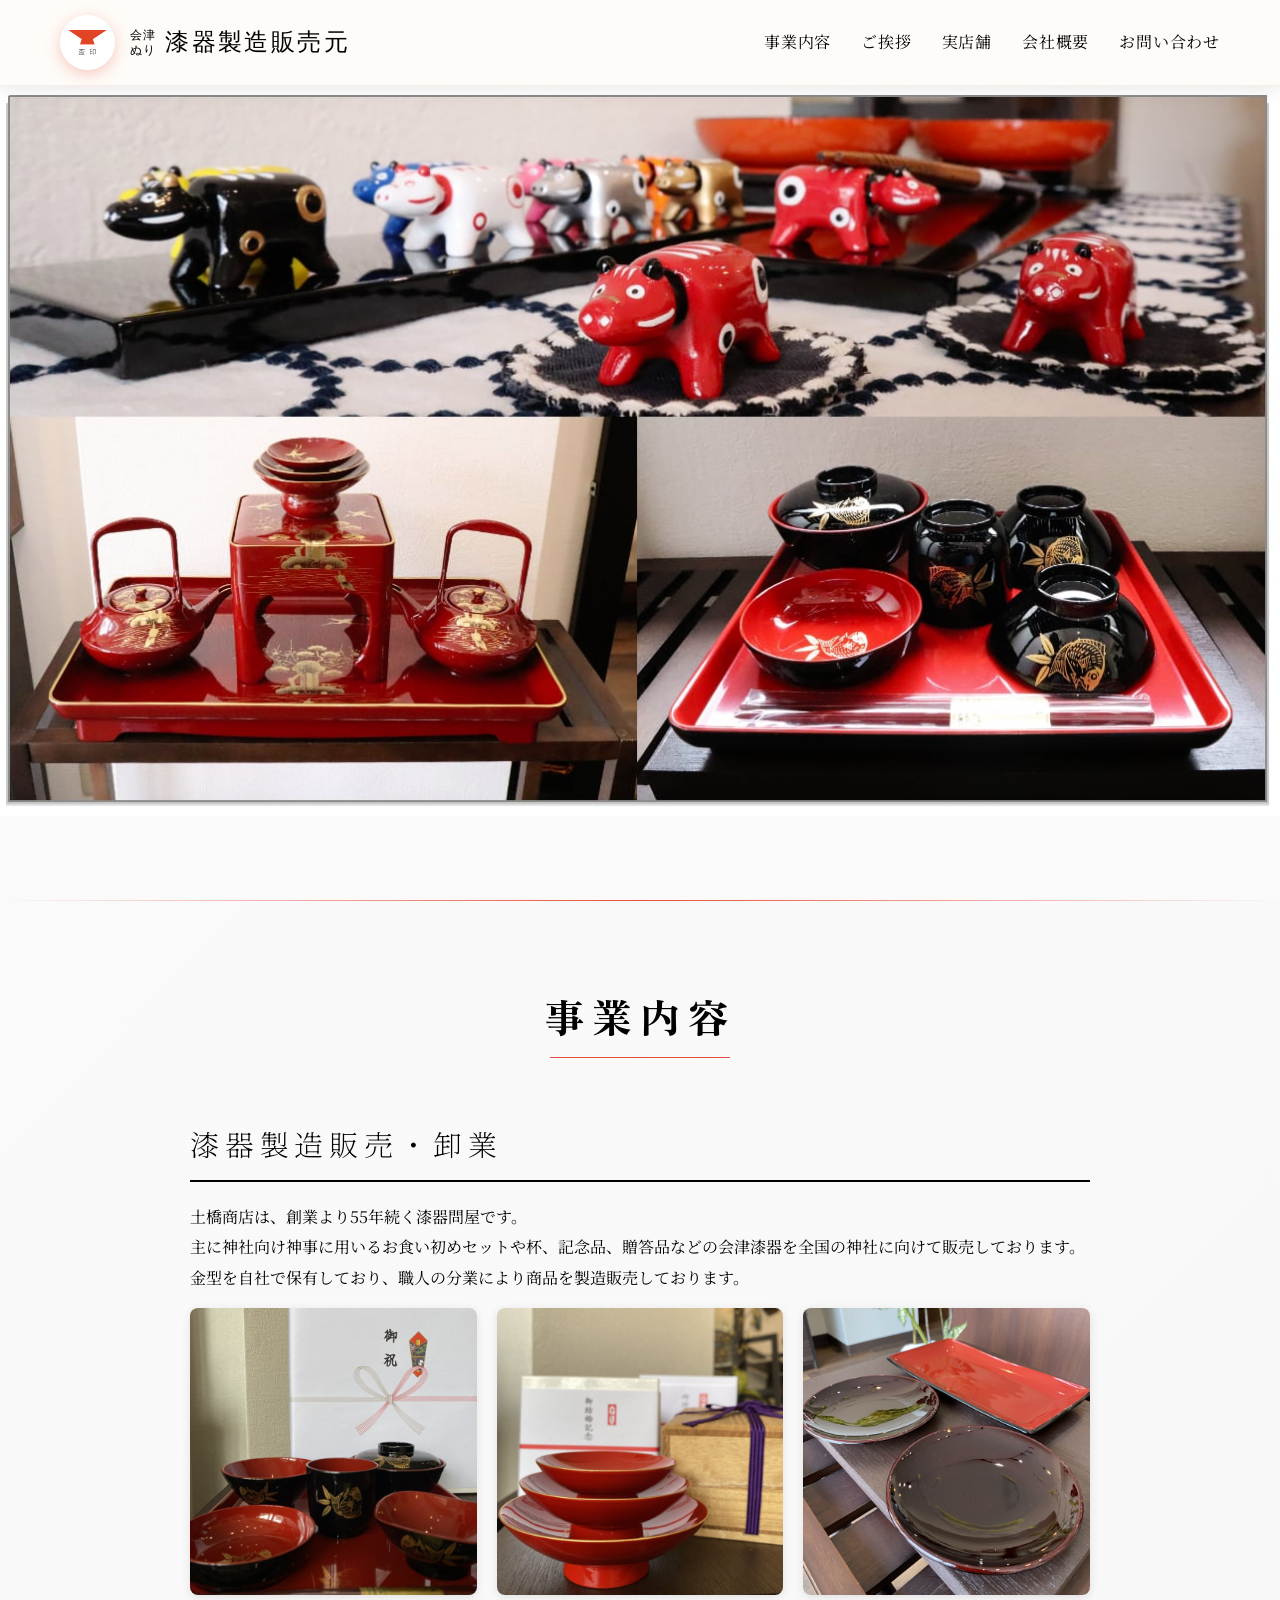
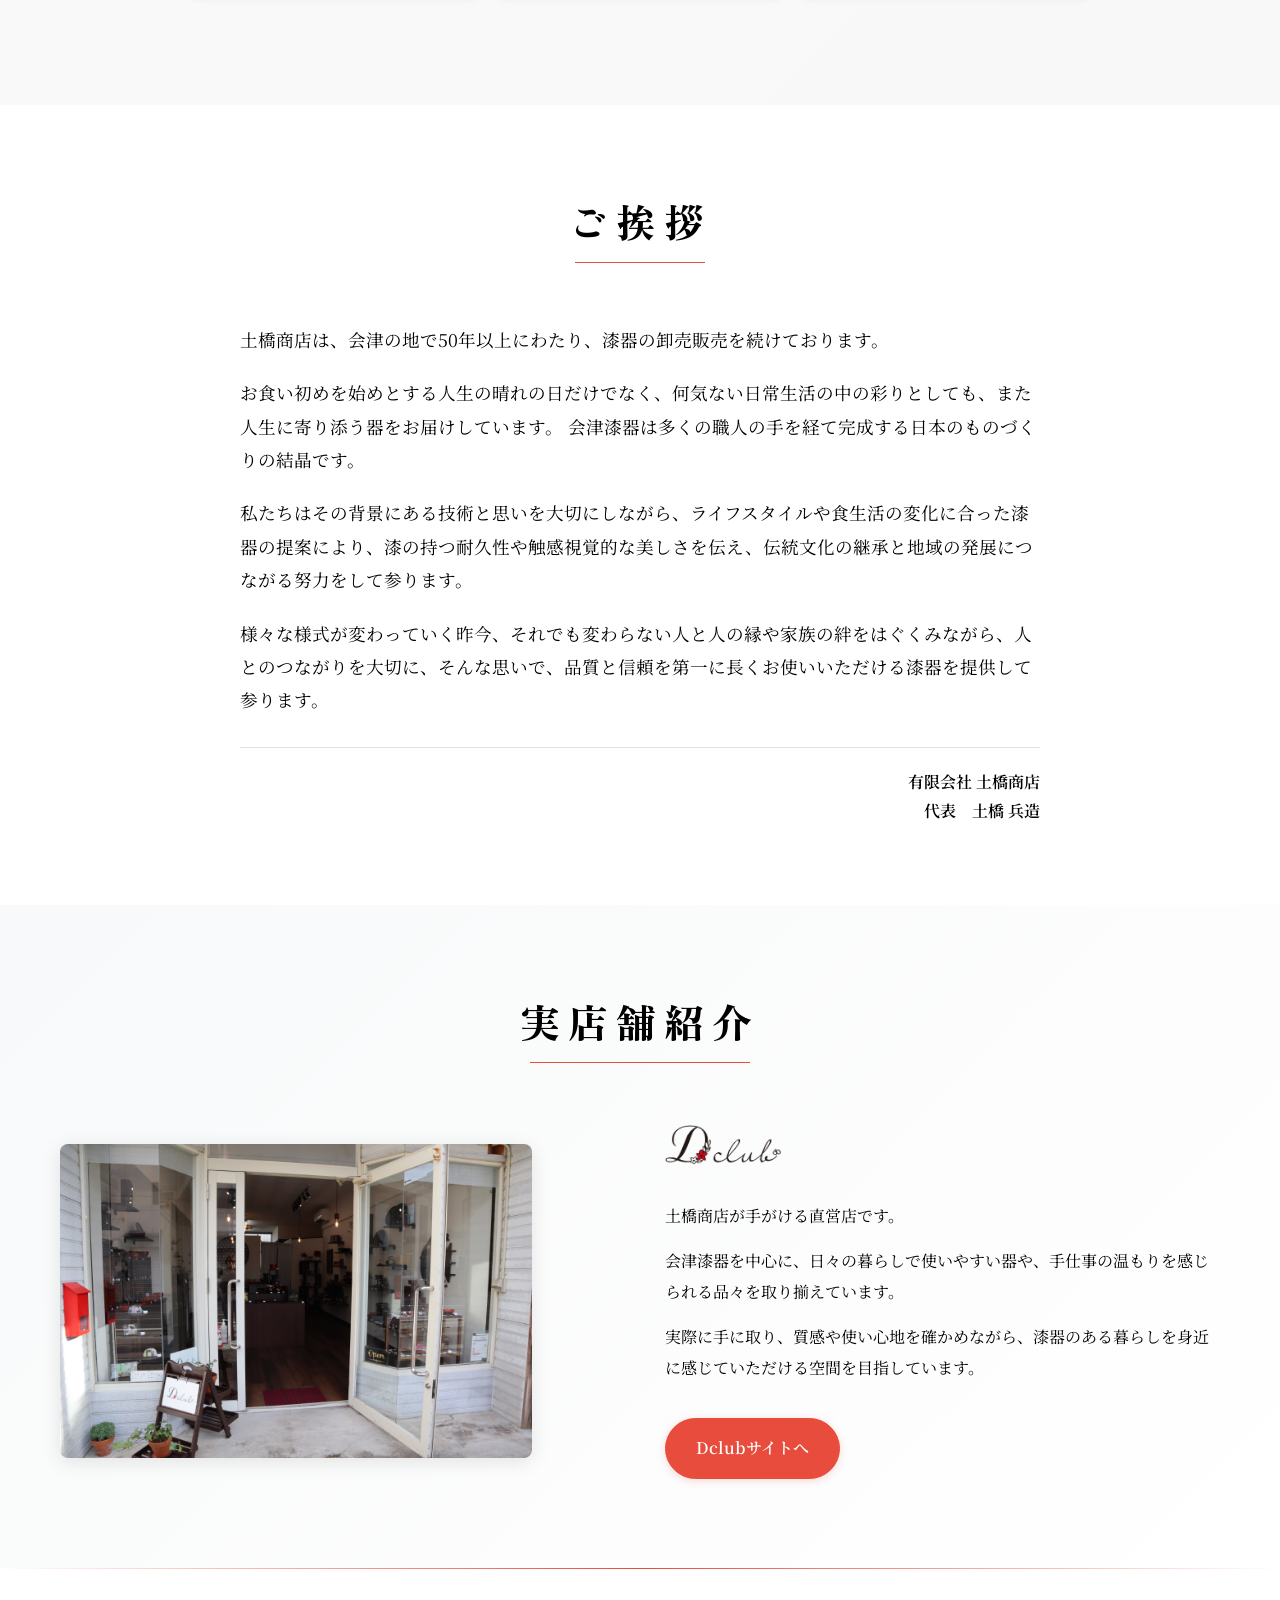
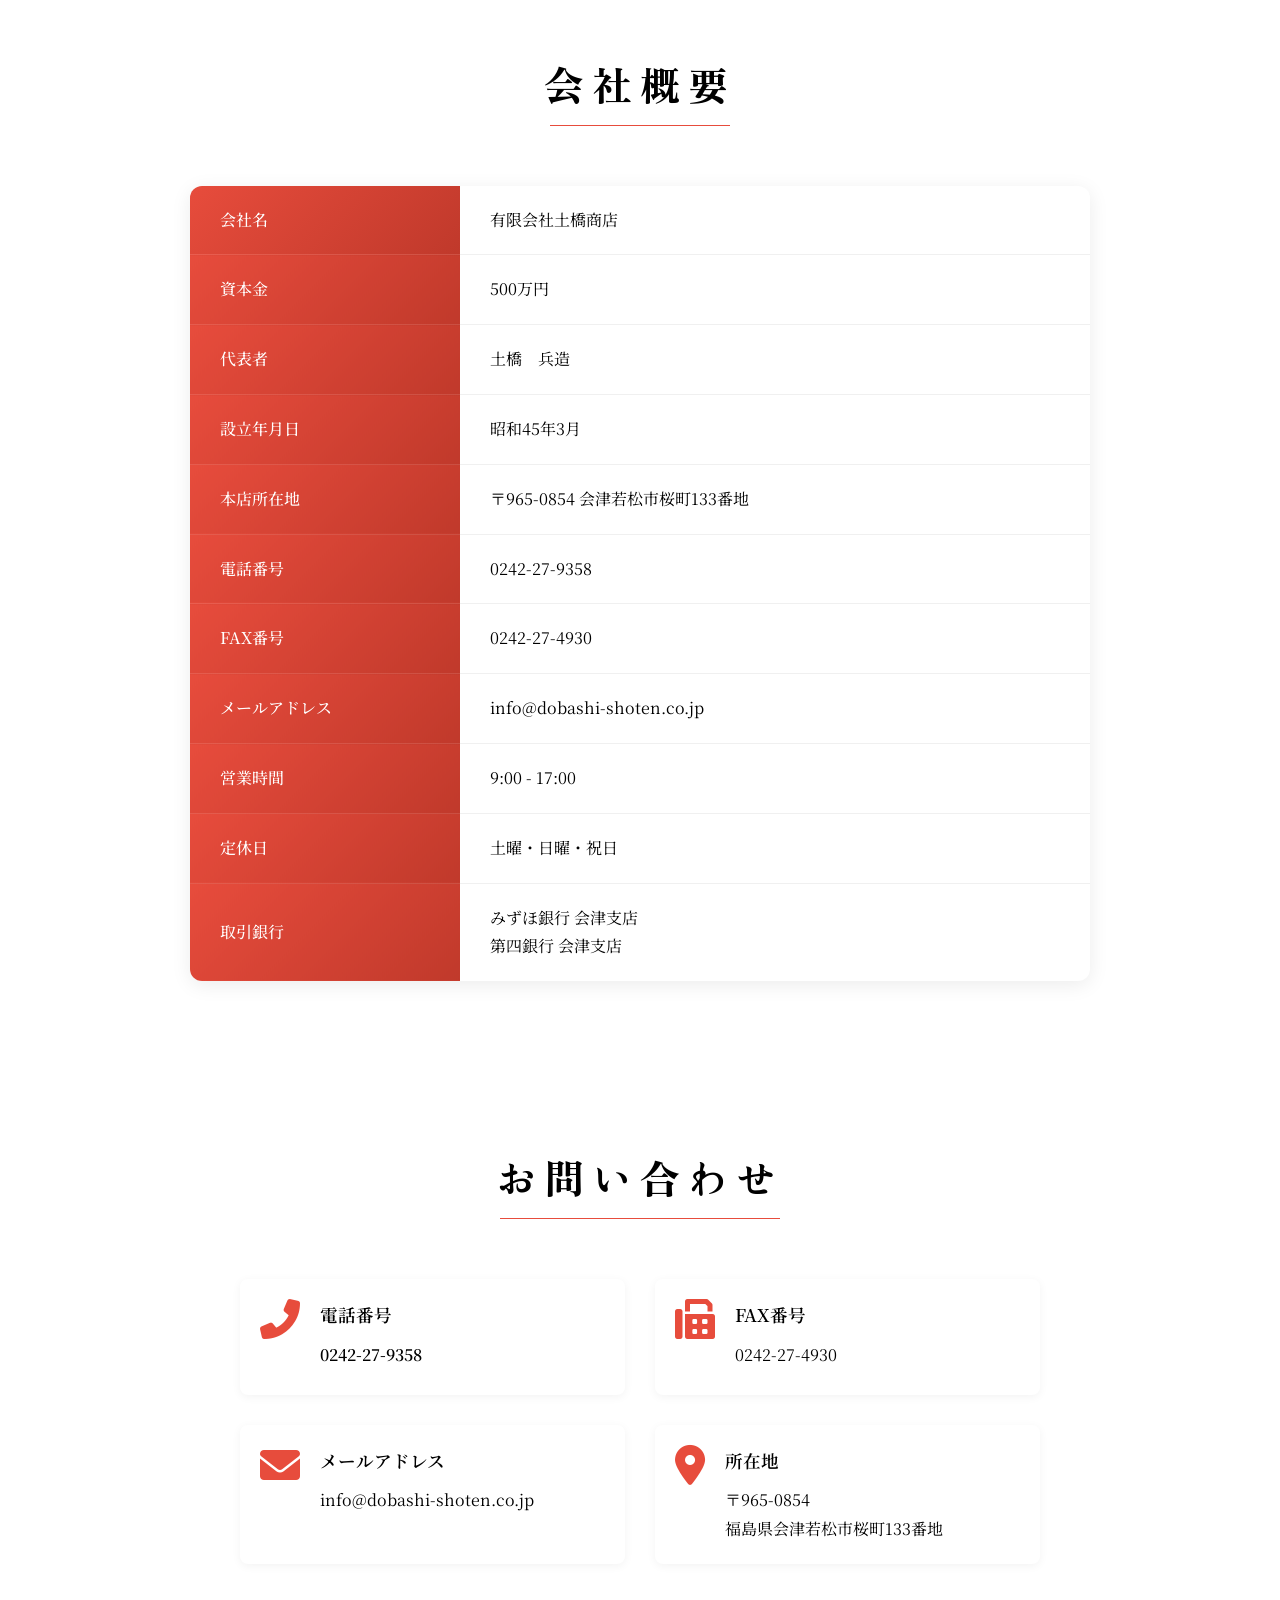
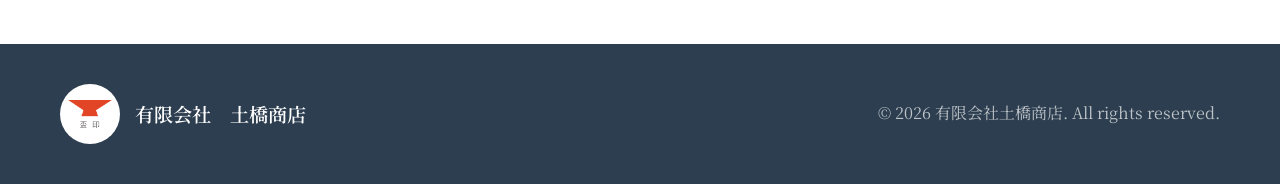
==== index.html @ df460a01 "フォルダ階層変更" ====
<!doctype html>
<html lang="ja">
  <head>
    <meta charset="UTF-8" />
    <meta name="viewport" content="width=device-width, initial-scale=1.0" />
    <title>有限会社土橋商店</title>
    <link rel="stylesheet" href="style.css" />
    <link
      href="https://fonts.googleapis.com/css2?family=Noto+Serif+JP:wght@300;400;500;700&family=Zen+Antique&family=Zen+Maru+Gothic:wght@400;500;700&display=swap"
      rel="stylesheet"
    />
    <link
      rel="stylesheet"
      href="https://cdnjs.cloudflare.com/ajax/libs/font-awesome/6.0.0/css/all.min.css"
    />
  </head>
  <body>
    <!-- ナビゲーション -->
    <nav class="navbar">
      <div class="nav-container">
        <div class="nav-logo">
          <div class="logo-wrap">
            <img src="img/doashi01.png" alt="土橋商店ロゴ" class="logo-img" />
          </div>
          <div class="company-name">
            <span class="company-prefix">会津<br />ぬり</span>
            <span class="company-main">漆器製造販売元</span>
          </div>
        </div>
        <ul class="nav-menu">
          <li><a href="#services" class="nav-link">事業内容</a></li>
          <li><a href="#message" class="nav-link">ご挨拶</a></li>
          <!--          <li><a href="#products" class="nav-link">商品紹介</a></li> -->
          <li><a href="#shop" class="nav-link">実店舗</a></li>
          <li><a href="#about" class="nav-link">会社概要</a></li>
          <li><a href="#contact" class="nav-link">お問い合わせ</a></li>
        </ul>
        <div class="hamburger">
          <span></span>
          <span></span>
          <span></span>
        </div>
      </div>
    </nav>

    <!-- ヒーローセクション -->
    <section class="hero">
      <div class="hero-slideshow">
        <div
          class="slide active"
          style="background-image: url(&quot;img/top1.jpg&quot;)"
        ></div>
        <div
          class="slide"
          style="background-image: url(&quot;img/top2.jpg&quot;)"
        ></div>
        <div
          class="slide"
          style="background-image: url(&quot;img/top3.jpg&quot;)"
        ></div>
      </div>
    </section>

    <!-- 事業内容 -->
    <section id="services" class="section services-section">
      <div class="container">
        <div class="section-header">
          <h2 class="section-title">事業内容</h2>
          <div class="title-underline"></div>
        </div>
        <div class="services-content">
          <!-- <div class="service-main"> -->
          <div class="service-text">
            <h3>漆器製造販売・卸業</h3>
<p>土橋商店は、創業より55年続く漆器問屋です。<br>
主に神社向け神事に用いるお食い初めセットや杯、記念品、贈答品などの会津漆器を全国の神社に向けて販売しております。<br>
金型を自社で保有しており、職人の分業により商品を製造販売しております。</p> </div>
          <div class="service-images">
            <img src="img/item02.jpg" alt="漆器製造" class="service-img" />
            <img src="img/item06.jpg" alt="漆器販売" class="service-img" />
            <img src="img/item04.jpg" alt="漆器販売" class="service-img" />
          </div>
          <!-- </div> -->
        </div>
      </div>
    </section>

    <!-- ご挨拶 -->
    <section id="message" class="section message-section">
      <div class="container">
        <div class="section-header">
          <h2 class="section-title">ご挨拶</h2>
          <div class="title-underline title-underline-shorter"></div>
        </div>        <div class="message-content-center">
          <p class="message-description">
            土橋商店は、会津の地で50年以上にわたり、漆器の卸売販売を続けております。
          </p>
          <p class="message-description">
            お食い初めを始めとする人生の晴れの日だけでなく、何気ない日常生活の中の彩りとしても、また人生に寄り添う器をお届けしています。
            会津漆器は多くの職人の手を経て完成する日本のものづくりの結晶です。
          </p>
          <p class="message-description">
            私たちはその背景にある技術と思いを大切にしながら、ライフスタイルや食生活の変化に合った漆器の提案により、漆の持つ耐久性や触感視覚的な美しさを伝え、伝統文化の継承と地域の発展につながる努力をして参ります。
          </p>
          <p class="message-description">
            様々な様式が変わっていく昨今、それでも変わらない人と人の縁や家族の絆をはぐくみながら、人とのつながりを大切に、そんな思いで、品質と信頼を第一に長くお使いいただける漆器を提供して参ります。
          </p>
          <p class="message-signature">
            有限会社 土橋商店<br />
            代表　土橋 兵造
          </p>
        </div>
      </div>

      </div>
    </section>

    <!-- 商品紹介 
    <section id="products" class="section products-section">
      <div class="container">
        <div class="section-header">
          <h2 class="section-title">商品紹介</h2>
          <div class="title-underline"></div>
        </div>
        <div class="products-grid">
          <div class="product-card">
            <div class="product-images">
              <img
                src="img/dobashi06.JPG"
                alt="お食い初めセット"
                class="product-img"
              />
              <img
                src="img/dobashi07.JPG"
                alt="お食い初めセット詳細"
                class="product-img"
              />
            </div>
            <div class="product-content">
              <h3>お食い初めセット</h3>
              <p>
                生後百日を迎えるお子さまの健やかな成長を願う「お食い初め」の儀式に用いられる、会津漆器のお食い初めセットです。
              </p>
              <p>
                朱と黒を基調とした落ち着きのある色合いに、祝いの席にふさわしい意匠を施しています。
              </p>
              <p>
                お椀・鉢・杯など、儀式に必要な器を一式揃えており、伝統的な作法に沿って安心してお使いいただけます。<br />
                会津漆器ならではの軽さと手触りの良さ、耐久性を備え、儀式後も記念の品として長く大切にしていただけます。
              </p>
              <p>
                人生の節目を迎える大切な一日に、心を込めてお使いいただきたい漆器セットです。
              </p>
            </div>
          </div>
          <div class="product-card">
            <div class="product-images">
              <img src="img/dobashi08.JPG" alt="三組盃" class="product-img" />
            </div>
            <div class="product-content">
              <h3>三組盃 (みつぐみはい)</h3>
              <p>
                祝儀の場で用いられる、会津漆器の三組盃です。<br />
                大・中・小の三枚の盃を重ねた形は、古くから続く作法に基づくもので、儀式の場にふさわしい端正な佇まいを備えています。
              </p>
              <p>
                朱塗りならではの落ち着いた色合いと、漆器特有の艶が、お神酒を供する所作を美しく引き立てます。<br />
                会津漆器の技法を活かし、軽さと扱いやすさ、耐久性にも配慮した仕上がりです。
              </p>
              <p>
                神前でのご使用はもちろん、長く受け継がれる儀式用漆器として安心してお使いいただけます。
              </p>
            </div>
          </div>
        </div>
      </div>
    </section>
    -->
    <!-- 実店舗紹介 -->
    <section id="shop" class="section shop-section">
      <div class="container">
        <div class="section-header">
          <h2 class="section-title">実店舗紹介</h2>
          <div class="title-underline title-underline-longer"></div>
        </div>
        <div class="shop-content">
          <div class="shop-image">
            <img src="img/dobashi03.JPG" alt="Dclub店舗" class="shop-img" />
          </div>
          <div class="shop-text">
            <h3>
              <img src="img/dclub_logo.png" alt="Dclub" class="dclub-logo" />
            </h3>
            <p>土橋商店が手がける直営店です。</p>
            <p>
              会津漆器を中心に、日々の暮らしで使いやすい器や、手仕事の温もりを感じられる品々を取り揃えています。
            </p>
            <p>
              実際に手に取り、質感や使い心地を確かめながら、漆器のある暮らしを身近に感じていただける空間を目指しています。
            </p>
            <a
              href="https://d-club.jp/index.html"
              class="btn btn-primary shop-link"
              target="_blank"
              >Dclubサイトへ</a
            >
          </div>
        </div>
      </div>
    </section>

    <!-- 会社概要 -->
    <section id="about" class="section about-section">
      <div class="container">
        <div class="section-header">
          <h2 class="section-title">会社概要</h2>
          <div class="title-underline"></div>
        </div>
        <div class="about-content">
          <div class="company-info-table">
            <table>
              <tr>
                <th>会社名</th>
                <td>有限会社土橋商店</td>
              </tr>
              <tr>
                <th>資本金</th>
                <td>500万円</td>
              </tr>
              <tr>
                <th>代表者</th>
                <td>土橋　兵造</td>
              </tr>
              <tr>
                <th>設立年月日</th>
                <td>昭和45年3月</td>
              </tr>
              <tr>
                <th>本店所在地</th>
                <td>〒965-0854 会津若松市桜町133番地</td>
              </tr>
              <tr>
                <th>電話番号</th>
                <td>0242-27-9358</td>
              </tr>
              <tr>
                <th>FAX番号</th>
                <td>0242-27-4930</td>
              </tr>
              <tr>
                <th>メールアドレス</th>
                <td>info@dobashi-shoten.co.jp</td>
              </tr>
              <tr>
                <th>営業時間</th>
                <td>9:00 - 17:00</td>
              </tr>
              <tr>
                <th>定休日</th>
                <td>土曜・日曜・祝日</td>
              </tr>

              <tr>
                <th>取引銀行</th>
                <td>みずほ銀行 会津支店<br />第四銀行 会津支店</td>
              </tr>
            </table>
          </div>
        </div>
      </div>
    </section>

    <!-- 沿革
    <section class="section history-section">
      <div class="container">
        <div class="section-header">
          <h2 class="section-title">沿革</h2>
          <div class="title-underline title-underline-short"></div>
        </div>
        <div class="history-content">
          <div class="history-timeline">
            <div class="timeline-item">
              <div class="timeline-marker"></div>
              <div class="timeline-content">
                <h3>昭和45年</h3>
                <p>
                  土橋兵造が○○会社を退社し、独立。<br />独立当初から、お食い初めセットの取り扱いを開始。
                </p>
              </div>
            </div>
            <div class="timeline-item">
              <div class="timeline-marker"></div>
              <div class="timeline-content">
                <h3>昭和○○年</h3>
                <p>昭和城西町から桜町に移転</p>
              </div>
            </div>
            <div class="timeline-item">
              <div class="timeline-marker"></div>
              <div class="timeline-content">
                <h3>昭和○○年</h3>
                <p>倉庫増設</p>
              </div>
            </div>
            <div class="timeline-item">
              <div class="timeline-marker"></div>
              <div class="timeline-content">
                <h3>昭和○○年</h3>
                <p>神社との直接取引を開始。</p>
              </div>
            </div>
            <div class="timeline-item">
              <div class="timeline-marker"></div>
              <div class="timeline-content">
                <h3>令和6年</h3>
                <p>直営店 Dclubをオープン</p>
              </div>
            </div>
          </div>
        </div>
      </div>
    </section>
    -->

    <!-- お問い合わせ -->
    <section id="contact" class="section contact-section">
      <div class="container">
        <div class="section-header">
          <h2 class="section-title">お問い合わせ</h2>
          <div class="title-underline title-underline-long"></div>
        </div>
        <div class="contact-content-simple">
          <div class="contact-methods">
            <div class="contact-method">
              <i class="fas fa-phone-alt"></i>
              <div>
                <h4>電話番号</h4>
                <p class="phone-number">0242-27-9358</p>
              </div>
            </div>
            <div class="contact-method">
              <i class="fas fa-fax"></i>
              <div>
                <h4>FAX番号</h4>
                <p>0242-27-4930</p>
              </div>
            </div>
            <div class="contact-method">
              <i class="fas fa-envelope"></i>
              <div>
                <h4>メールアドレス</h4>
                <p>info@dobashi-shoten.co.jp</p>
              </div>
            </div>
            <div class="contact-method">
              <i class="fas fa-map-marker-alt"></i>
              <div>
                <h4>所在地</h4>
                <p>〒965-0854 <br />福島県会津若松市桜町133番地</p>
              </div>
            </div>
          </div>
        </div>
      </div>
    </section>

    <!-- フッター -->
    <footer class="footer">
      <div class="container">
        <div class="footer-content">
          <div class="footer-logo">
            <div class="footer-logo-wrap">
              <img
                src="img/doashi01.png"
                alt="土橋商店ロゴ"
                class="footer-logo-img"
              />
            </div>
            <span class="footer-company-name">有限会社　土橋商店</span>
          </div>
          <div class="footer-info">
            <p>&copy; 2026 有限会社土橋商店. All rights reserved.</p>
          </div>
        </div>
      </div>
    </footer>

    <!-- ページトップボタン -->
    <button class="scroll-top" id="scrollTop">
      <i class="fas fa-chevron-up"></i>
    </button>

    <script src="script.js"></script>
  </body>
</html>
---- style.css ----
/* リセットCSS */
* {
  margin: 0;
  padding: 0;
  box-sizing: border-box;
}

html {
  scroll-behavior: smooth;
}

body {
  font-family: "Noto Serif JP", serif;
  line-height: 1.8;
  color: #000000;
  background-color: #fafafa;
  overflow-x: hidden;
}

/* 共通クラス */
.container {
  max-width: 1200px;
  margin: 0 auto;
  padding: 0 20px;
}

.section {
  padding: 80px 0;
  position: relative;
}

.section-header {
  text-align: center;
  margin-bottom: 60px;
}

.section-title {
  font-family: "Zen Antique", serif;
  font-size: 2.5rem;
  font-weight: 100;
  letter-spacing: 0.2em;
  color: #000000;
  margin-bottom: 5px;
  opacity: 0;
  transform: translateY(30px);
  animation: fadeInUp 0.8s ease forwards;
  position: relative;
}

.title-underline {
  width: 180px;
  height: 1px;
  background: #e74c3c;
  margin: 0 auto;
  position: relative;
  overflow: hidden;
}

.title-underline::before {
  content: "";
  position: absolute;
  top: -2px;
  left: 50%;
  transform: translateX(-50%);
  width: 8px;
  height: 8px;
  background: #e74c3c;
  border-radius: 50%;
}

.title-underline::after {
  content: "";
  position: absolute;
  top: 0;
  left: -100%;
  width: 100%;
  height: 100%;
  background: linear-gradient(
    45deg,
    transparent,
    rgba(255, 255, 255, 0.8),
    transparent
  );
  animation: shimmer 2s infinite;
}

/* 下線の長さ個別設定 */
.title-underline-short {
  width: 100px;
}

.title-underline-shorter {
  width: 130px;
}

.title-underline-longer {
  width: 220px;
}

.title-underline-long {
  width: 280px;
}

/* ナビゲーション */
.navbar {
  position: fixed;
  top: 0;
  left: 0;
  right: 0;
  background: rgba(250, 250, 250, 0.95);
  backdrop-filter: blur(10px);
  z-index: 1000;
  padding: 15px 0;
  box-shadow: 0 1px 10px rgba(0, 0, 0, 0.08);
  transition: all 0.3s ease;
  border-bottom: 1px solid rgba(231, 76, 60, 0.1);
}

.nav-container {
  max-width: 1200px;
  margin: 0 auto;
  padding: 0 20px;
  display: flex;
  justify-content: space-between;
  align-items: center;
}

.nav-logo {
  display: flex;
  align-items: center;
  gap: 15px;
}

.logo-wrap {
  width: 55px;
  height: 55px;
  border-radius: 50%;
  overflow: hidden;
  display: flex;
  align-items: center;
  justify-content: center;
  background: white;
  box-shadow: 0 4px 15px rgba(231, 76, 60, 0.3);
  flex-shrink: 0;
  transition: transform 0.3s ease;
}

.logo-img {
  width: 100%;
  height: 100%;
  object-fit: contain;
  padding: 8px;
  box-sizing: border-box;
}

.logo-wrap:hover {
  transform: scale(1.1) rotate(-10deg);
}

.company-name {
  display: flex;
  align-items: center;
  gap: 10px;
}

.company-prefix {
  font-family: "Kiwi Maru";
  font-size: 0.75rem;
  font-weight: 450;
  color: #000000;
  line-height: 1.2;
  letter-spacing: 0.05em;
}

.company-main {
  font-family: "Kiwi Maru";
  font-size: 1.5rem;
  font-weight: 450;
  color: #000000;
  letter-spacing: 0.1em;
}

.nav-menu {
  display: flex;
  list-style: none;
  gap: 30px;
}

.nav-link {
  text-decoration: none;
  color: #000000;
  font-weight: 400;
  position: relative;
  transition: color 0.3s ease;
  padding: 10px 0;
  letter-spacing: 0.05em;
}

.nav-link::after {
  content: "";
  position: absolute;
  bottom: 0;
  left: 0;
  width: 0;
  height: 1px;
  background: #e74c3c;
  transition: width 0.3s ease;
}

.nav-link:hover {
  color: #e74c3c;
}

.nav-link:hover::after {
  width: 100%;
}

.hamburger {
  display: none;
  flex-direction: column;
  cursor: pointer;
  gap: 4px;
}

.hamburger span {
  width: 25px;
  height: 3px;
  background: #e74c3c;
  border-radius: 2px;
  transition: all 0.3s ease;
}

/* ヒーローセクション */
.hero {
  min-height: 100vh;
  position: relative;
  overflow: hidden;
}

/* スライドショー */
.hero-slideshow {
  position: absolute;
  top: 0;
  left: 0;
  width: 100%;
  height: 100%;
  z-index: 0;
}

.slide {
  position: absolute;
  top: 0;
  left: 0;
  width: 100%;
  height: 100%;
  background-size: contain;
  background-position: center;
  background-repeat: no-repeat;
  background-color: #fafafa;
  opacity: 0;
  transition: opacity 1.5s ease-in-out;
}

.slide.active {
  opacity: 1;
}

/* .hero-overlay と .hero-content は現在非表示
.hero-overlay {
  position: absolute;
  top: 0;
  left: 0;
  width: 100%;
  height: 100%;
  background: rgba(0, 0, 0, 0.3);
  z-index: 1;
}

.hero-content {
  max-width: 600px;
  z-index: 2;
  text-align: center;
  color: white;
}
*/

.hero-title {
  font-family: "Zen Antique", serif;
  font-size: 4rem;
  font-weight: 400;
  line-height: 1.4;
  margin-bottom: 30px;
  perspective: 1000px;
  letter-spacing: 0.1em;
}

.title-line {
  display: block;
  opacity: 0;
  transform: rotateX(90deg) translateY(50px);
  animation: flipIn 1s ease forwards;
}

.title-line:nth-child(1) {
  font-size: 3rem;
  color: #fff;
  animation-delay: 0.2s;
}

.title-line.main-title {
  font-size: 4.5rem;
  color: #e74c3c;
  animation-delay: 0.5s;
  position: relative;
}

.title-line.main-title::after {
  content: "";
  position: absolute;
  bottom: -5px;
  left: 0;
  width: 100%;
  height: 2px;
  background: #e74c3c;
  transform: scaleX(0);
  animation: scaleIn 1s ease 1s forwards;
}

.hero-subtitle {
  font-size: 1.3rem;
  color: #fff;
  margin-bottom: 40px;
  opacity: 0;
  animation: fadeInUp 0.8s ease 0.8s forwards;
}

.hero-buttons {
  display: flex;
  gap: 20px;
  opacity: 0;
  animation: fadeInUp 0.8s ease 1s forwards;
}

.hero-buttons .btn {
  min-width: 180px;
}

.btn {
  padding: 15px 30px;
  text-decoration: none;
  border-radius: 50px;
  font-weight: 600;
  text-align: center;
  transition: all 0.3s ease;
  position: relative;
  overflow: hidden;
  border: none;
  cursor: pointer;
}

.btn::before {
  content: "";
  position: absolute;
  top: 0;
  left: -100%;
  width: 100%;
  height: 100%;
  background: linear-gradient(
    45deg,
    transparent,
    rgba(255, 255, 255, 0.3),
    transparent
  );
  transition: left 0.5s ease;
}

.btn:hover::before {
  left: 100%;
}

.btn-primary {
  background: #e74c3c;
  color: white;
  box-shadow: 0 2px 8px rgba(231, 76, 60, 0.2);
  border: 1px solid #e74c3c;
}

.btn-primary:hover {
  transform: translateY(-3px);
  box-shadow: 0 8px 25px rgba(231, 76, 60, 0.4);
}

.btn-secondary {
  background: #e74c3c;
  color: white;
  box-shadow: 0 2px 8px rgba(231, 76, 60, 0.2);
  border: 1px solid #e74c3c;
}

.btn-secondary:hover {
  transform: translateY(-3px);
  box-shadow: 0 8px 25px rgba(231, 76, 60, 0.4);
}

.btn-full {
  width: 100%;
}

.hero-image {
  display: flex;
  justify-content: center;
  align-items: center;
  position: relative;
  z-index: 2;
}

.floating-image {
  width: 400px;
  height: 400px;
  object-fit: cover;
  border-radius: 50%;
  box-shadow: 0 20px 60px rgba(231, 76, 60, 0.3);
  animation: float 6s ease-in-out infinite;
  filter: brightness(1.1) saturate(1.2);
}

/* 会社概要セクション */
.about-section {
  background: white;
  position: relative;
}

.about-section::before {
  content: "";
  position: absolute;
  top: 0;
  left: 0;
  right: 0;
  height: 1px;
  background: linear-gradient(to right, transparent, #e74c3c, transparent);
}

.about-content {
  max-width: 900px;
  margin: 0 auto;
}

.company-info-table {
  background: white;
  border-radius: 12px;
  box-shadow: 0 4px 20px rgba(0, 0, 0, 0.08);
  overflow: hidden;
}

.company-info-table table {
  width: 100%;
  border-collapse: collapse;
}

.company-info-table th {
  background: linear-gradient(135deg, #e74c3c 0%, #c0392b 100%);
  color: white;
  text-align: left;
  padding: 20px 30px;
  font-weight: 500;
  font-size: 1rem;
  width: 30%;
  border-bottom: 1px solid rgba(255, 255, 255, 0.1);
}

.company-info-table td {
  padding: 20px 30px;
  color: #000000;
  border-bottom: 1px solid #f0f0f0;
  font-size: 1rem;
}

.company-info-table tr:last-child th,
.company-info-table tr:last-child td {
  border-bottom: none;
}

.company-info-table tr:hover {
  background: #fafafa;
}

.info-item p {
  color: #000000;
  line-height: 1.8;
}

.about-image {
  position: relative;
}

.image-zoom {
  width: 100%;
  height: 400px;
  object-fit: cover;
  border-radius: 20px;
  box-shadow: 0 15px 40px rgba(0, 0, 0, 0.1);
  transition: transform 0.5s ease;
}

.image-zoom:hover {
  transform: scale(1.05);
}

/* 事業内容セクション */
.services-section {
  background: linear-gradient(135deg, #fafafa 0%, #f8f8f8 100%);
  position: relative;
}

.services-section::before {
  content: "";
  position: absolute;
  top: 0;
  left: 0;
  right: 0;
  height: 1px;
  background: linear-gradient(to right, transparent, #e74c3c, transparent);
}

.services-grid {
  display: grid;
  grid-template-columns: repeat(auto-fit, minmax(300px, 1fr));
  gap: 40px;
}

.service-card {
  background: white;
  padding: 40px 30px;
  border-radius: 8px;
  text-align: center;
  box-shadow: 0 3px 15px rgba(0, 0, 0, 0.05);
  transition: all 0.4s ease;
  position: relative;
  overflow: hidden;
  border: 1px solid rgba(231, 76, 60, 0.1);
}

.service-card::before {
  content: "";
  position: absolute;
  top: 0;
  left: 0;
  right: 0;
  height: 2px;
  background: #e74c3c;
  transform: scaleX(0);
  transition: transform 0.3s ease;
}

.service-card:hover::before {
  transform: scaleX(1);
}

.service-card:hover {
  transform: translateY(-10px);
  box-shadow: 0 20px 50px rgba(231, 76, 60, 0.2);
}

.service-icon {
  margin-bottom: 30px;
}

.service-image {
  width: 80px;
  height: 80px;
  border-radius: 50%;
  object-fit: cover;
  box-shadow: 0 8px 25px rgba(231, 76, 60, 0.3);
  transition: transform 0.3s ease;
}

.service-card:hover .service-image {
  transform: scale(1.2) rotate(10deg);
}

.service-card h3 {
  font-family: "Zen Antique", serif;
  font-size: 1.5rem;
  font-weight: 400;
  color: #000000;
  margin-bottom: 20px;
  letter-spacing: 0.05em;
}

.service-card p {
  color: #000000;
  line-height: 1.8;
}

/* ご挨拶セクション */
.message-section {
  background: white;
  overflow: hidden;
}

.message-content {
  display: grid;
  grid-template-columns: 1fr 1fr;
  gap: 60px;
  align-items: center;
}

.message-content-center {
  max-width: 800px;
  margin: 0 auto;
  text-align: left;
}

.message-quote {
  font-size: 1.5rem;
  font-weight: 500;
  color: #e74c3c;
  line-height: 1.8;
  margin-bottom: 30px;
  position: relative;
  padding-left: 30px;
}

.message-quote::before {
  content: '"';
  position: absolute;
  left: 0;
  top: -10px;
  font-size: 4rem;
  color: #e74c3c;
  opacity: 0.3;
}

.message-description {
  font-size: 1.1rem;
  color: #000000;
  line-height: 1.9;
  margin-bottom: 20px;
}

.parallax-image {
  width: 100%;
  height: 400px;
  object-fit: cover;
  border-radius: 20px;
  box-shadow: 0 15px 40px rgba(0, 0, 0, 0.1);
  transition: all 0.5s ease;
}

.parallax-image:hover {
  transform: scale(1.05) rotateY(5deg);
}

/* アクセスセクション */
.access-section {
  background: linear-gradient(135deg, #fefcf8 0%, #f8f4f0 100%);
}

.access-content {
  display: grid;
  grid-template-columns: 1fr 1fr;
  gap: 60px;
  align-items: start;
}

.access-info {
  display: flex;
  flex-direction: column;
  gap: 30px;
}

.access-item {
  display: flex;
  align-items: center;
  gap: 20px;
  padding: 25px;
  background: white;
  border-radius: 15px;
  box-shadow: 0 5px 20px rgba(0, 0, 0, 0.05);
  transition: all 0.3s ease;
}

.access-item:hover {
  transform: translateY(-5px);
  box-shadow: 0 15px 40px rgba(231, 76, 60, 0.1);
}

.access-item i {
  font-size: 1.5rem;
  color: #e74c3c;
  min-width: 24px;
}

.access-item h3 {
  font-size: 1.1rem;
  font-weight: 600;
  color: #2c3e50;
  margin-bottom: 5px;
}

.access-item p {
  color: #000000;
  line-height: 1.6;
}

.map-container {
  position: relative;
}

.map-placeholder {
  position: relative;
  border-radius: 20px;
  overflow: hidden;
  box-shadow: 0 15px 40px rgba(0, 0, 0, 0.1);
  cursor: pointer;
  transition: all 0.3s ease;
}

.map-placeholder:hover {
  transform: scale(1.02);
}

.map-image {
  width: 100%;
  height: 300px;
  object-fit: cover;
}

.map-overlay {
  position: absolute;
  top: 0;
  left: 0;
  right: 0;
  bottom: 0;
  background: rgba(231, 76, 60, 0.8);
  display: flex;
  flex-direction: column;
  justify-content: center;
  align-items: center;
  color: white;
  opacity: 0;
  transition: opacity 0.3s ease;
}

.map-placeholder:hover .map-overlay {
  opacity: 1;
}

.map-overlay i {
  font-size: 3rem;
  margin-bottom: 10px;
}

.map-overlay p {
  font-size: 1.2rem;
  font-weight: 600;
}

/* お問い合わせセクション */
.contact-section {
  background: white;
}

.contact-content {
  display: grid;
  grid-template-columns: 1fr 1fr;
  gap: 60px;
}

.contact-info h3 {
  font-size: 1.5rem;
  font-weight: 600;
  color: #2c3e50;
  margin-bottom: 30px;
}

.contact-methods {
  display: flex;
  flex-direction: column;
  gap: 30px;
}

.contact-method {
  display: flex;
  align-items: flex-start;
  gap: 20px;
  padding: 25px;
  background: #fefcf8;
  border-radius: 15px;
  transition: all 0.3s ease;
}

.contact-method:hover {
  transform: translateY(-5px);
  box-shadow: 0 10px 30px rgba(231, 76, 60, 0.1);
}

.contact-method i {
  font-size: 1.5rem;
  color: #e74c3c;
  min-width: 24px;
}

.contact-method h4 {
  font-size: 1.1rem;
  font-weight: 600;
  color: #2c3e50;
  margin-bottom: 5px;
}

.phone-number {
  font-size: 1.3rem;
  font-weight: 600;
  color: #e74c3c;
  margin-bottom: 5px;
}

.form {
  display: flex;
  flex-direction: column;
  gap: 20px;
}

.form-group input,
.form-group textarea {
  width: 100%;
  padding: 15px 20px;
  border: 2px solid #e0e0e0;
  border-radius: 10px;
  font-size: 1rem;
  font-family: inherit;
  transition: all 0.3s ease;
  background: #fefcf8;
}

.form-group input:focus,
.form-group textarea:focus {
  outline: none;
  border-color: #e74c3c;
  background: white;
  box-shadow: 0 0 0 3px rgba(231, 76, 60, 0.1);
}

.form-group textarea {
  resize: vertical;
  min-height: 120px;
}

/* フッター */
.footer {
  background: #2c3e50;
  color: white;
  padding: 40px 0;
  text-align: center;
}

.footer-content {
  display: flex;
  justify-content: space-between;
  align-items: center;
}

.footer-logo {
  display: flex;
  align-items: center;
  gap: 15px;
}

.footer-logo-wrap {
  width: 60px;
  height: 60px;
  border-radius: 50%;
  overflow: hidden;
  display: flex;
  align-items: center;
  justify-content: center;
  background: white;
  flex-shrink: 0;
}

.footer-logo-img {
  width: 100%;
  height: 100%;
  object-fit: contain;
  padding: 8px;
  box-sizing: border-box;
}

.footer-company-name {
  font-size: 1.2rem;
  font-weight: 600;
}

.footer-info p {
  color: #bdc3c7;
}

/* スクロールトップボタン */
.scroll-top {
  position: fixed;
  bottom: 30px;
  right: 30px;
  width: 50px;
  height: 50px;
  background: linear-gradient(45deg, #e74c3c, #ff6b6b);
  border: none;
  border-radius: 50%;
  color: white;
  font-size: 1.2rem;
  cursor: pointer;
  box-shadow: 0 4px 15px rgba(231, 76, 60, 0.3);
  opacity: 0;
  visibility: hidden;
  transition: all 0.3s ease;
}

.scroll-top.show {
  opacity: 1;
  visibility: visible;
}

.scroll-top:hover {
  transform: translateY(-3px);
  box-shadow: 0 8px 25px rgba(231, 76, 60, 0.4);
}

/* アニメーション */
@keyframes fadeInUp {
  to {
    opacity: 1;
    transform: translateY(0);
  }
}

@keyframes flipIn {
  to {
    opacity: 1;
    transform: rotateX(0) translateY(0);
  }
}

@keyframes float {
  0%,
  100% {
    transform: translateY(0);
  }
  50% {
    transform: translateY(-20px);
  }
}

@keyframes shimmer {
  0% {
    left: -100%;
  }
  100% {
    left: 100%;
  }
}

@keyframes scaleIn {
  to {
    transform: scaleX(1);
  }
}

/* インターセクションオブザーバー用アニメーション */
.fade-in {
  opacity: 0;
  transform: translateY(30px);
  transition: all 0.8s ease;
}

.fade-in.visible {
  opacity: 1;
  transform: translateY(0);
}

.slide-in-left {
  opacity: 0;
  transform: translateX(-50px);
  transition: all 0.8s ease;
}

.slide-in-left.visible {
  opacity: 1;
  transform: translateX(0);
}

.slide-in-right {
  opacity: 0;
  transform: translateX(50px);
  transition: all 0.8s ease;
}

.slide-in-right.visible {
  opacity: 1;
  transform: translateX(0);
}

/* レスポンシブデザイン */
@media (max-width: 768px) {
  .nav-menu {
    position: fixed;
    top: 80px;
    left: -100%;
    width: 100%;
    height: calc(100vh - 80px);
    background: rgba(254, 252, 248, 0.98);
    backdrop-filter: blur(10px);
    flex-direction: column;
    justify-content: flex-start;
    align-items: center;
    padding: 50px 0;
    transition: left 0.3s ease;
  }

  .nav-menu.active {
    left: 0;
  }

  .nav-menu li {
    margin: 20px 0;
  }

  .nav-link {
    font-size: 1.2rem;
  }

  .hamburger {
    display: flex;
  }

  .hamburger.active span:nth-child(1) {
    transform: rotate(45deg) translateY(10px) translateX(0px);
  }

  .hamburger.active span:nth-child(2) {
    opacity: 0;
  }

  .hamburger.active span:nth-child(3) {
    transform: rotate(-45deg) translateY(-10px) translateX(0px);
  }

  .hero {
    flex-direction: column;
    text-align: center;
    padding: 100px 20px 50px;
    gap: 0;
  }

  .hero-content {
    margin-bottom: 40px;
  }

  .hero-title {
    font-size: 2.5rem;
  }

  .title-line:nth-child(1) {
    font-size: 2.5rem;
  }

  .title-line.main-title {
    font-size: 3rem;
  }

  .hero-buttons {
    flex-direction: column;
    align-items: center;
  }

  .floating-image {
    width: 250px;
    height: 250px;
  }

  .about-content,
  .message-content,
  .access-content,
  .contact-content {
    grid-template-columns: 1fr;
    gap: 40px;
  }

  .company-info-table th,
  .company-info-table td {
    padding: 15px 20px;
    font-size: 0.95rem;
  }

  .company-info-table th {
    width: 35%;
  }

  .services-grid {
    grid-template-columns: 1fr;
  }

  .section-title {
    font-size: 2rem;
  }

  .hero-buttons {
    flex-direction: column;
  }

  .footer-content {
    flex-direction: column;
    gap: 20px;
  }
}

@media (max-width: 480px) {
  .container {
    padding: 0 15px;
  }

  .section {
    padding: 60px 0;
  }

  .hero-title {
    font-size: 2rem;
  }

  .title-line.main-title {
    font-size: 2.5rem;
  }

  .floating-image {
    width: 200px;
    height: 200px;
  }

  .service-card,
  .info-item,
  .access-item,
  .contact-method {
    padding: 20px;
  }
}

/* 沿革セクション（現在非表示）
.history-section {
  background: linear-gradient(135deg, #f8f9fa 0%, #ffffff 100%);
}

.history-timeline {
  max-width: 800px;
  margin: 0 auto;
  position: relative;
  padding-left: 50px;
}

.history-timeline::before {
  content: "";
  position: absolute;
  left: 20px;
  top: 0;
  bottom: 0;
  width: 2px;
  background: linear-gradient(to bottom, #e74c3c, #c0392b);
}

.timeline-item {
  position: relative;
  margin-bottom: 15px;
  opacity: 0;
  transform: translateX(-30px);
  animation: fadeInLeft 0.8s ease forwards;
}

.timeline-item:nth-child(1) {
  animation-delay: 0.1s;
}
.timeline-item:nth-child(2) {
  animation-delay: 0.2s;
}
.timeline-item:nth-child(3) {
  animation-delay: 0.3s;
}
.timeline-item:nth-child(4) {
  animation-delay: 0.4s;
}

.timeline-marker {
  position: absolute;
  left: -36px;
  top: 8px;
  width: 12px;
  height: 12px;
  background: #e74c3c;
  border: 3px solid #fff;
  border-radius: 50%;
  box-shadow: 0 0 0 4px rgba(231, 76, 60, 0.1);
}

.timeline-content {
  background: white;
  padding: 10px;
  border-radius: 8px;
  box-shadow: 0 2px 10px rgba(0, 0, 0, 0.05);
  transition: all 0.3s ease;
}

.timeline-content:hover {
  box-shadow: 0 4px 20px rgba(0, 0, 0, 0.1);
  transform: translateY(-3px);
}

.timeline-content h3 {
  color: #e74c3c;
  font-size: 1.3rem;
  margin-bottom: 10px;
  font-weight: 600;
}

.timeline-content p {
  color: #000000;
  line-height: 1.8;
}
*/

/* 商品紹介セクション */
.products-section {
  background: #ffffff;
}

.products-grid {
  display: flex;
  flex-direction: column;
  gap: 60px;
}

.product-card {
  display: grid;
  grid-template-columns: 1fr 1fr;
  gap: 40px;
  align-items: start;
  opacity: 0;
  transform: translateY(30px);
  animation: fadeInUp 0.8s ease forwards;
}

.product-card:nth-child(2) {
  animation-delay: 0.2s;
}

.product-images {
  display: grid;
  gap: 15px;
}

.product-img {
  width: 85%;
  height: auto;
  border-radius: 8px;
  box-shadow: 0 4px 15px rgba(0, 0, 0, 0.1);
  transition: transform 0.3s ease;
}

.product-img:hover {
  transform: scale(1.03);
}

.product-content h3 {
  font-size: 1.8rem;
  color: white;
  margin-bottom: 20px;
  padding: 00px 20px 0px 30px;
  border: 2px solid #293345;
  background: #293345;
  position: relative;
  z-index: 0;
}

/* 左側の斜線部分 */
.product-content h3::before {
  content: "";
  position: absolute;
  left: -2px;
  top: -2px;
  bottom: -2.5px;
  width: 80px;
  background: #e74c3c;
  clip-path: polygon(0 0, 100% 0, 60% 100%, 0 100%);
  z-index: -1;
}

.product-content p {
  color: #000000;
  margin-bottom: 15px;
  line-height: 1.9;
}

/* 実店舗セクション */
.shop-section {
  background: linear-gradient(135deg, #f8f9fa 0%, #ffffff 100%);
}

.shop-content {
  display: grid;
  grid-template-columns: 1fr 1fr;
  gap: 50px;
  align-items: center;
}

.shop-image img {
  width: 85%;
  height: auto;
  border-radius: 8px;
  box-shadow: 0 4px 20px rgba(0, 0, 0, 0.1);
}

.shop-text h3 {
  font-size: 2rem;
  color: #e74c3c;
  margin-bottom: 20px;
}

.dclub-logo {
  height: 40px;
  width: auto;
}

.shop-text p {
  color: #000000;
  margin-bottom: 15px;
  line-height: 1.9;
}

.shop-link {
  display: inline-block;
  margin-top: 20px;
}

/* お問い合わせ（簡易版） */
.contact-content-simple {
  max-width: 800px;
  margin: 0 auto;
  text-align: center;
}

.contact-content-simple h3 {
  font-size: 1.8rem;
  margin-bottom: 40px;
  color: #000000;
}

.contact-content-simple .contact-methods {
  display: grid;
  grid-template-columns: repeat(2, 1fr);
  gap: 30px;
}

.contact-content-simple .contact-method {
  background: white;
  padding: 20px;
  border-radius: 8px;
  box-shadow: 0 2px 10px rgba(0, 0, 0, 0.05);
  transition: all 0.3s ease;
  text-align: left;
}

.contact-content-simple .contact-method:hover {
  box-shadow: 0 4px 20px rgba(0, 0, 0, 0.1);
  transform: translateY(-3px);
}

.contact-content-simple .contact-method i {
  font-size: 2.5rem;
  color: #e74c3c;
  margin-bottom: 15px;
}

.contact-content-simple .contact-method h4 {
  font-size: 1.1rem;
  margin-bottom: 10px;
  color: #000000;
}

.contact-content-simple .contact-method p {
  color: #000000;
  font-size: 1rem;
}

.contact-content-simple .phone-number {
  font-size: 1.3rem;
  font-weight: 600;
  color: #e74c3c;
}

/* 事業内容の新レイアウト */
.services-content {
  max-width: 900px;
  margin: 0 auto;
}

.service-main {
  background: white;
  padding: 40px;
  border-radius: 12px;
  box-shadow: 0 4px 20px rgba(0, 0, 0, 0.08);
}

.service-images {
  display: grid;
  grid-template-columns: repeat(3, 1fr);
  gap: 20px;
  margin-bottom: 30px;
}

.service-img {
  width: 100%;
  height: auto;
  border-radius: 8px;
  box-shadow: 0 2px 10px rgba(0, 0, 0, 0.1);
}

.service-text h3 {
  font-size: 1.8rem;
  font-weight: 200;
  letter-spacing: 0.2em;
  color: #000000;
  margin-bottom: 20px;
  padding-bottom: 10px;
  border-bottom: 2px solid #000000;
}

.service-text p {
  color: #000000;
  margin-bottom: 15px;
  line-height: 1.9;
}

/* ご挨拶セクションの署名スタイル */
.message-signature {
  margin-top: 30px;
  font-weight: 600;
  color: #000000;
  text-align: right;
  padding-top: 20px;
  border-top: 1px solid #e0e0e0;
}

/* fadeInLeft: 沿革セクション用（現在非表示）
@keyframes fadeInLeft {
  to {
    opacity: 1;
    transform: translateX(0);
  }
}
*/

/* レスポンシブ対応 */
@media (max-width: 768px) {
  /* .history-timeline {
    padding-left: 40px;
  } */

  .product-card {
    grid-template-columns: 1fr;
  }

  .shop-content {
    grid-template-columns: 1fr;
  }

  .contact-content-simple .contact-methods {
    grid-template-columns: 1fr;
  }

  /* 事業内容: タイトル→画像→文章の順に表示・中央寄せ */
  .service-main {
    display: flex;
    flex-direction: column;
  }

  .service-text {
    display: contents; /* 子要素を直接の子として扱う */
  }

  .service-text h3 {
    order: 1;
    margin-bottom: 20px;
  }

  .service-images {
    order: 2;
    display: grid;
    grid-template-columns: 1fr;
    gap: 20px;
    justify-items: center;
    margin-bottom: 30px;
    align-self: center;
    width: 100%;
  }

  .service-text p {
    order: 3;
  }

  .service-img {
    max-width: 400px;
    width: 100%;
  }

  /* ご挨拶と商品紹介の間隔を狭く */
  .message-section {
    padding-bottom: 40px;
  }

  .products-section {
    padding-top: 40px;
  }

  /* 商品紹介: タイトル→画像→文章の順に表示・中央寄せ */
  .product-card {
    display: flex;
    flex-direction: column;
  }

  .product-content {
    display: contents; /* 子要素を直接の子として扱う */
  }

  .product-content h3 {
    order: 1;
    margin-bottom: 20px;
  }

  .product-images {
    order: 2;
    display: flex;
    flex-direction: column;
    align-items: center;
    margin-bottom: 30px;
    align-self: center;
    width: 100%;
  }

  .product-content p {
    order: 3;
  }

  .product-img {
    max-width: 400px;
    width: 100%;
  }

  /* 実店舗紹介の写真を中央寄せ */
  .shop-image {
    display: flex;
    justify-content: center;
  }

  .shop-img {
    max-width: 400px;
    width: 100%;
  }

  /* Dclubへのリンクボタンを中央に配置 */
  .shop-link {
    display: block;
    text-align: center;
  }
}
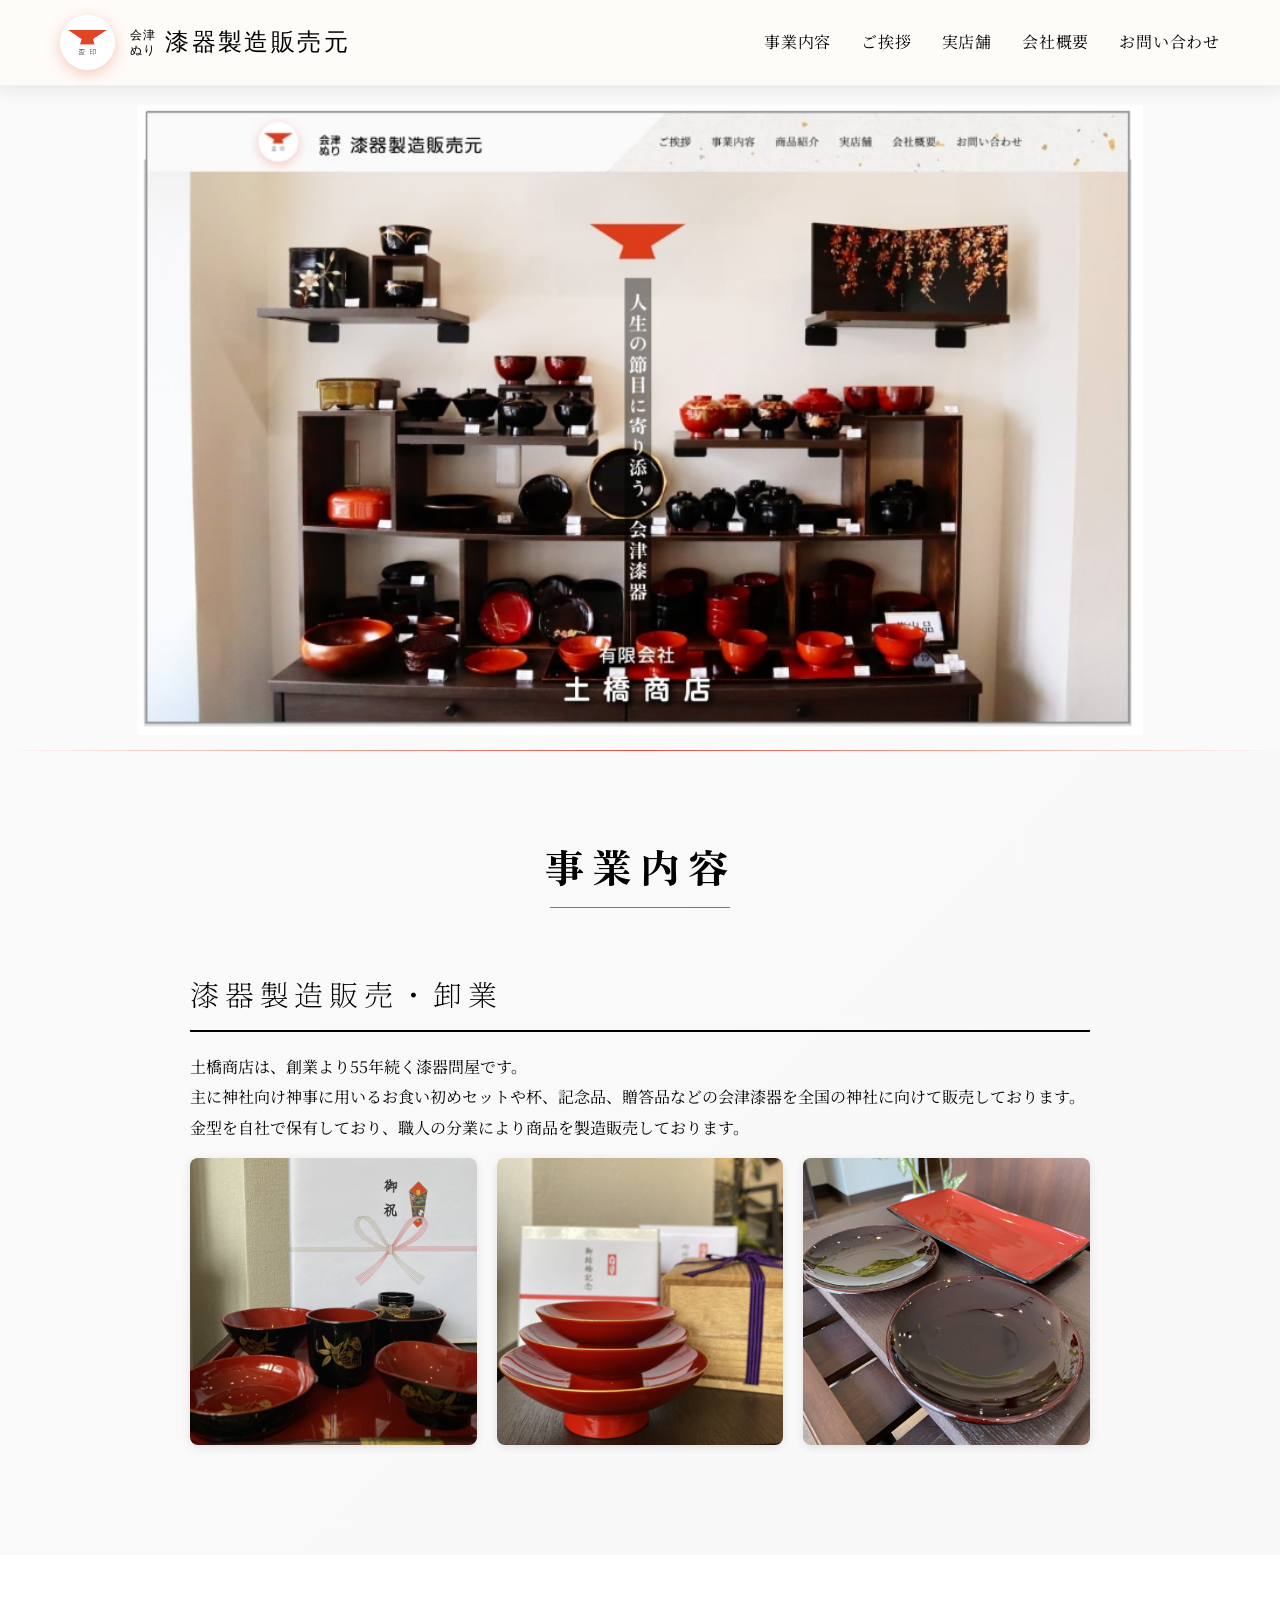
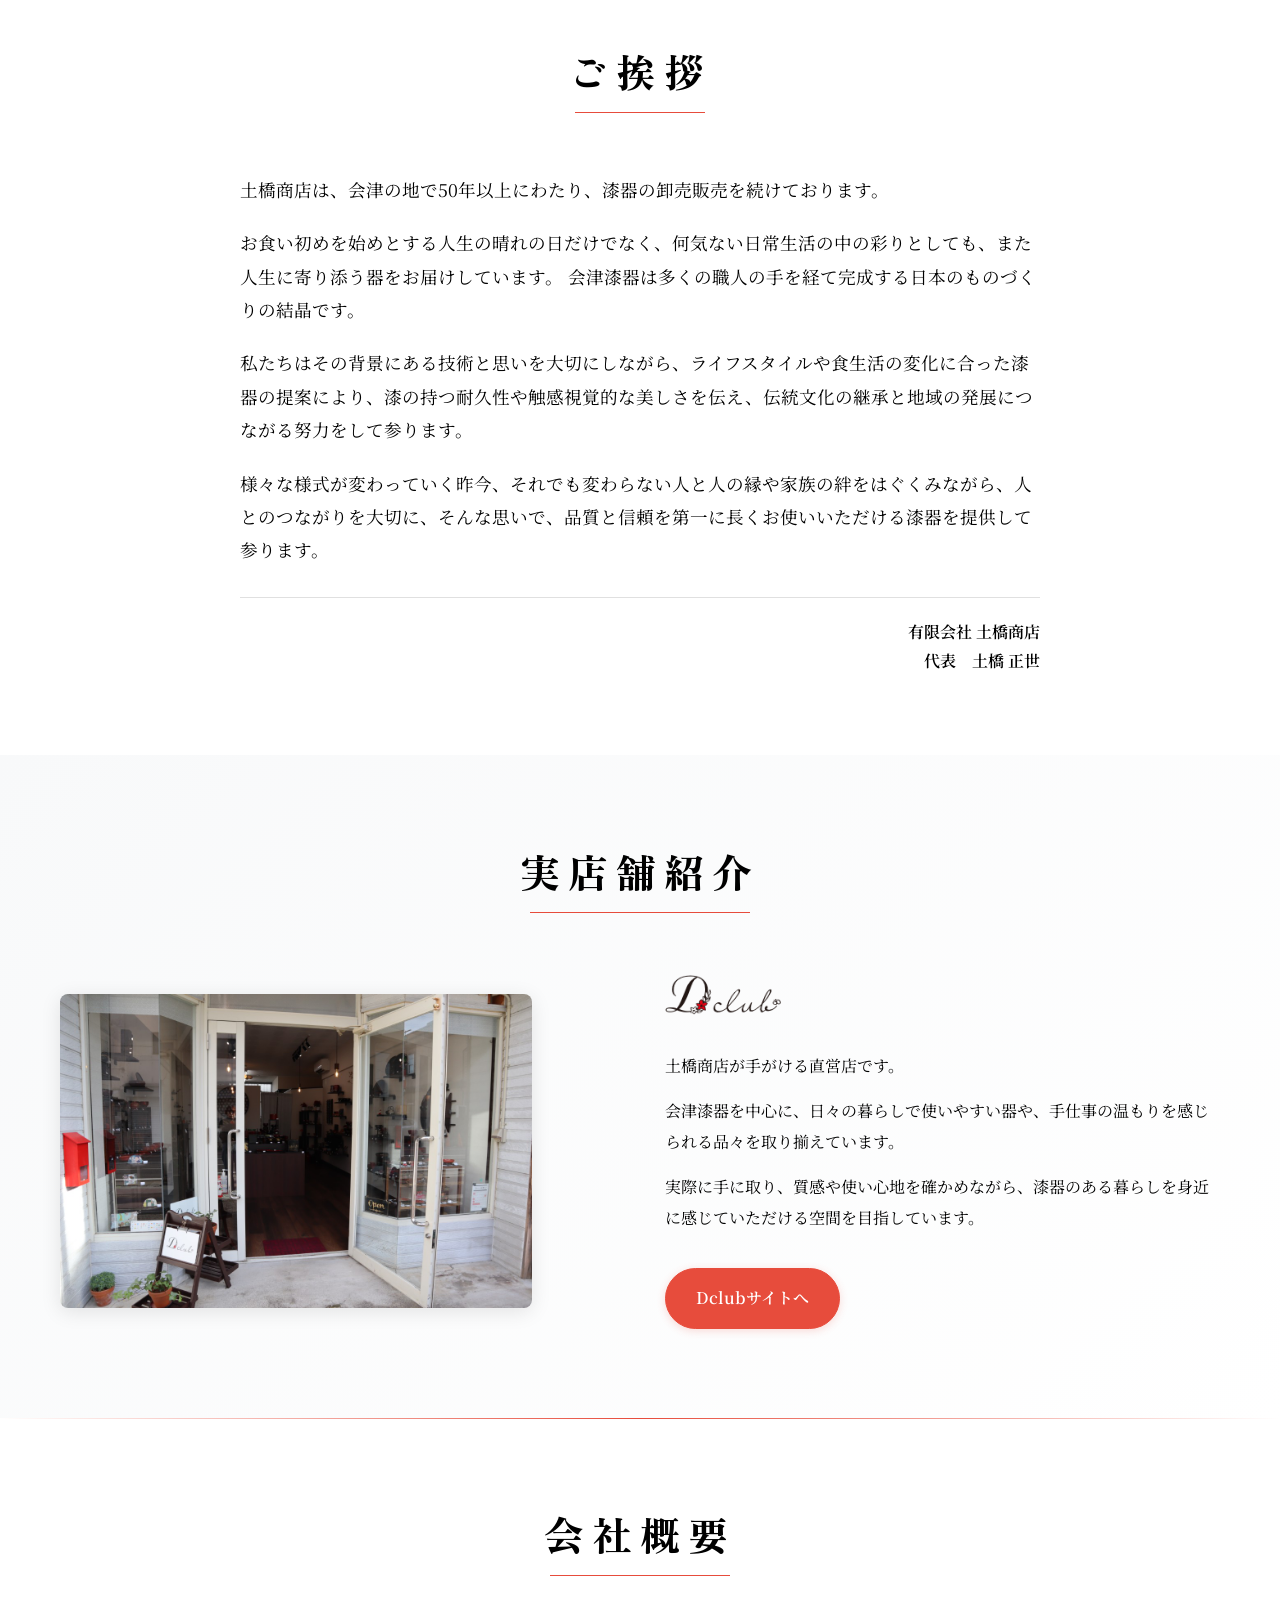
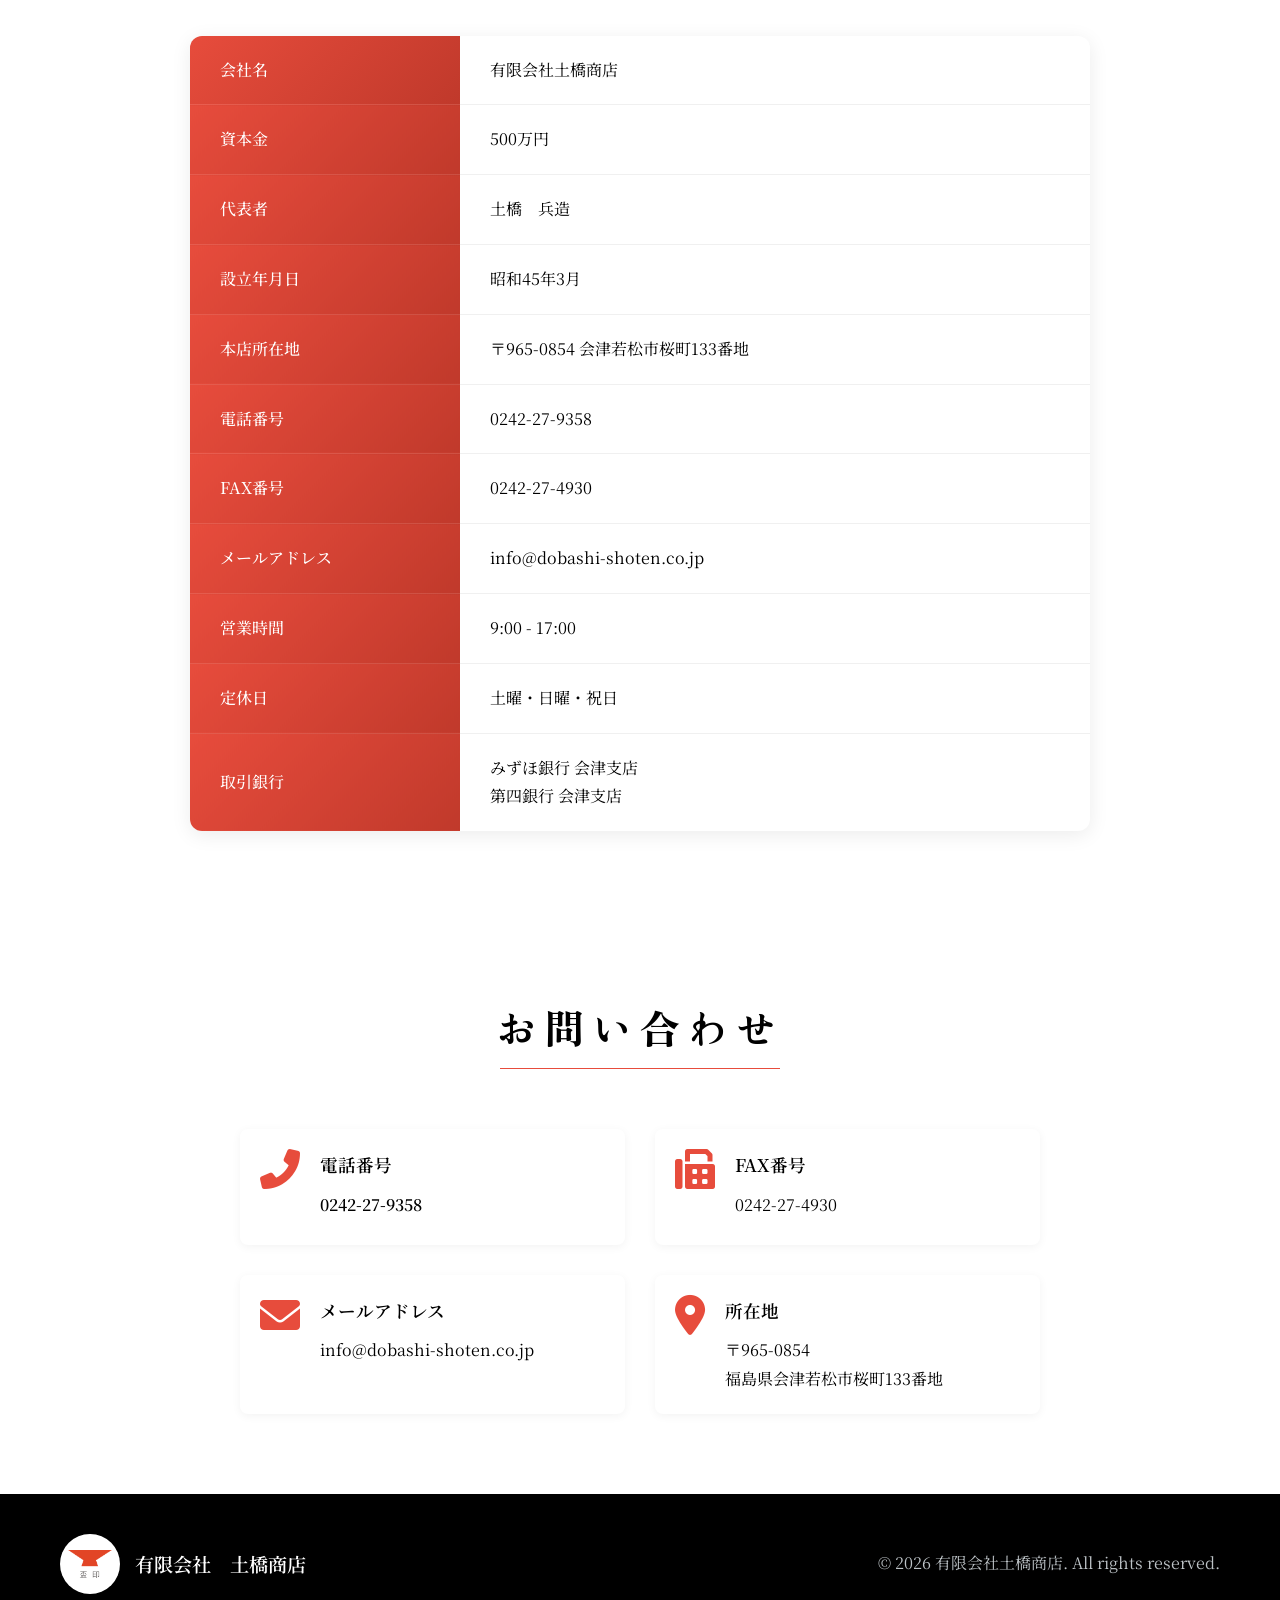
==== commit dced4ffb: "スライドショー修正" ====
--- a/index.html
+++ b/index.html
@@ -4,6 +4,7 @@
     <meta charset="UTF-8" />
     <meta name="viewport" content="width=device-width, initial-scale=1.0" />
     <title>有限会社土橋商店</title>
+    <link rel="icon" type="image/png" href="img/fabi_dobashi.png" />
     <link rel="stylesheet" href="style.css" />
     <link
       href="https://fonts.googleapis.com/css2?family=Noto+Serif+JP:wght@300;400;500;700&family=Zen+Antique&family=Zen+Maru+Gothic:wght@400;500;700&display=swap"
@@ -107,7 +108,7 @@
           </p>
           <p class="message-signature">
             有限会社 土橋商店<br />
-            代表　土橋 兵造
+            代表　土橋 正世
           </p>
         </div>
       </div>
--- a/style.css
+++ b/style.css
@@ -232,9 +232,11 @@
 
 /* ヒーローセクション */
 .hero {
-  min-height: 100vh;
+  min-height: 70vh;
   position: relative;
   overflow: hidden;
+  margin-top: 105px;
+  margin-bottom: 15px;
 }
 
 /* スライドショー */
@@ -848,7 +850,7 @@
 
 /* フッター */
 .footer {
-  background: #2c3e50;
+  background: #000000;
   color: white;
   padding: 40px 0;
   text-align: center;
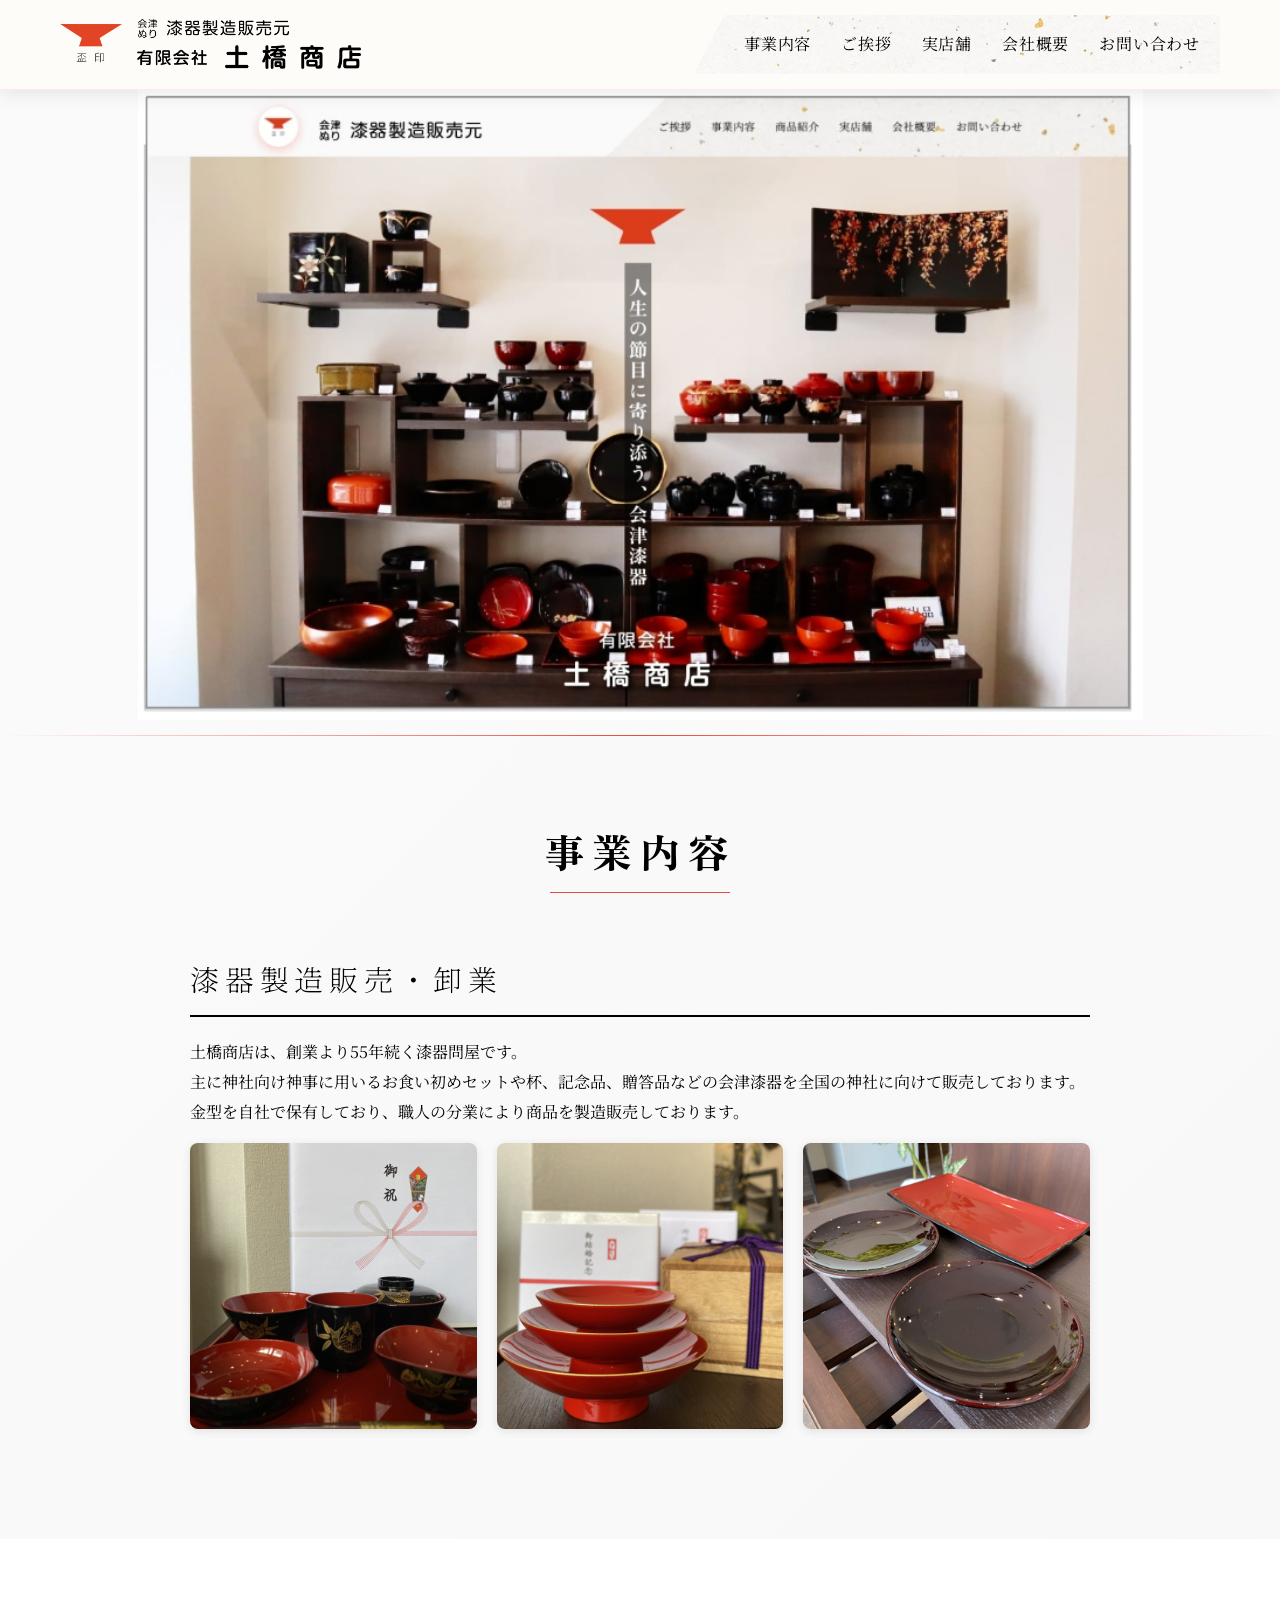
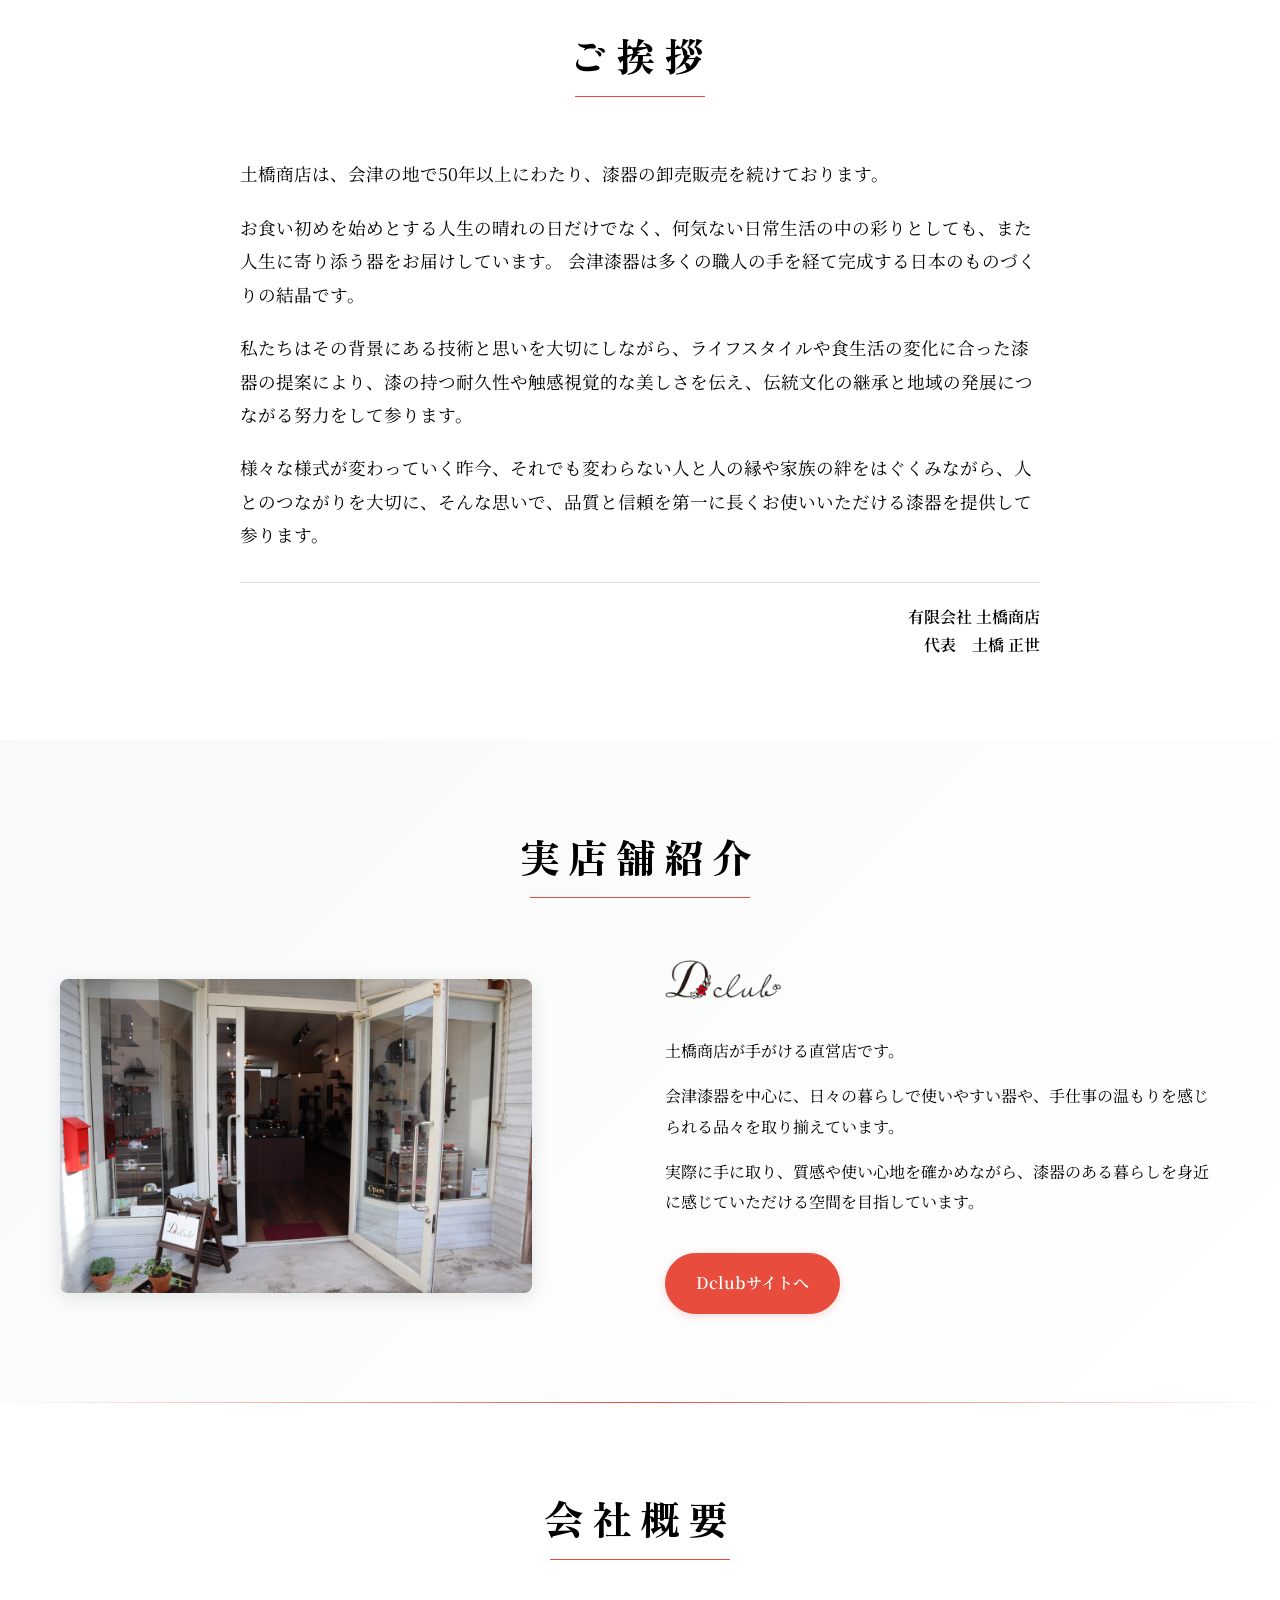
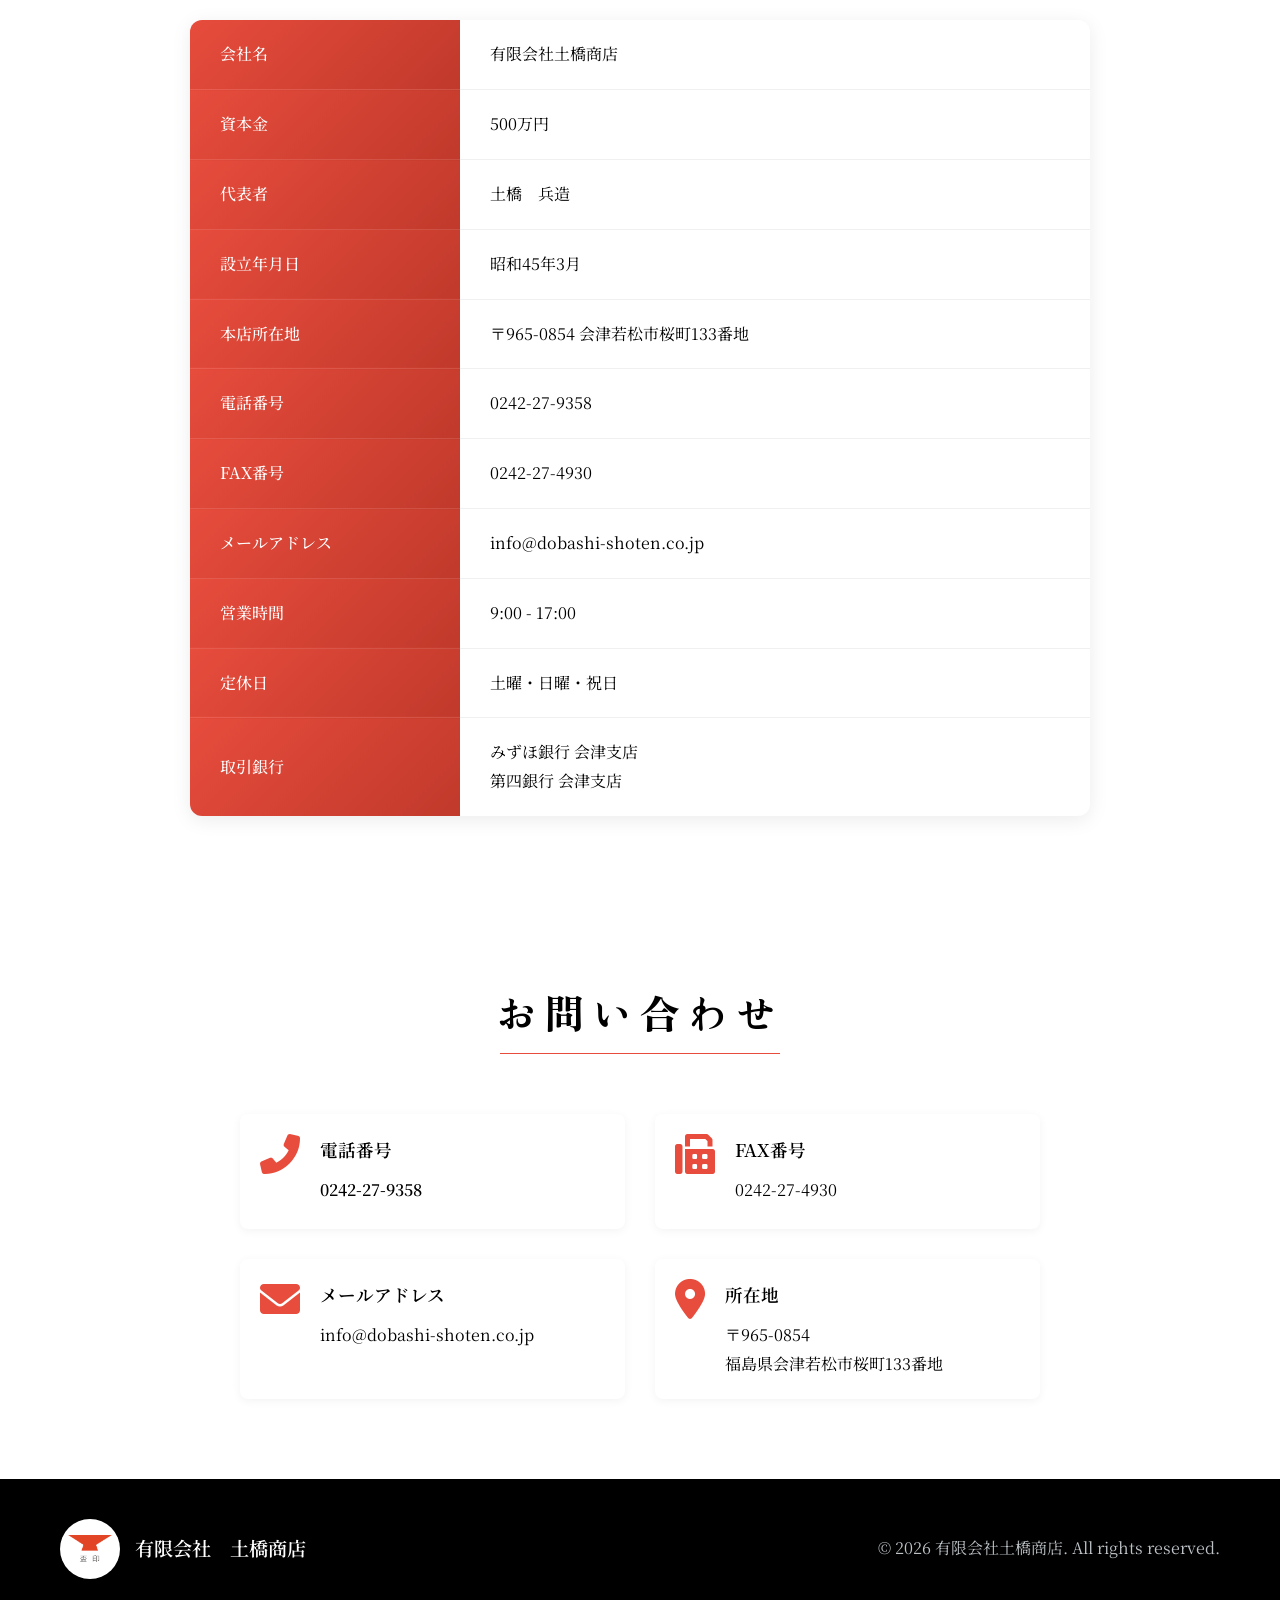
==== commit 0ba7f370: "ヘッダー変更" ====
--- a/index.html
+++ b/index.html
@@ -20,13 +20,7 @@
     <nav class="navbar">
       <div class="nav-container">
         <div class="nav-logo">
-          <div class="logo-wrap">
-            <img src="img/doashi01.png" alt="土橋商店ロゴ" class="logo-img" />
-          </div>
-          <div class="company-name">
-            <span class="company-prefix">会津<br />ぬり</span>
-            <span class="company-main">漆器製造販売元</span>
-          </div>
+          <img src="img/nav_logo_image.png" alt="土橋商店ロゴ" class="nav-logo-img" />
         </div>
         <ul class="nav-menu">
           <li><a href="#services" class="nav-link">事業内容</a></li>
--- a/style.css
+++ b/style.css
@@ -103,10 +103,8 @@
 
 /* ナビゲーション */
 .navbar {
-  position: fixed;
+  position: sticky;
   top: 0;
-  left: 0;
-  right: 0;
   background: rgba(250, 250, 250, 0.95);
   backdrop-filter: blur(10px);
   z-index: 1000;
@@ -128,19 +126,23 @@
 .nav-logo {
   display: flex;
   align-items: center;
-  gap: 15px;
-}
+}
+
+.nav-logo-img {
+  height: 50px;
+  width: auto;
+  object-fit: contain;
+}
+
+/* --- 以下、ロゴ・社名をテキストで構成していた際の設定（nav_logo_image.png 画像に置き換えのためコメントアウト） ---
 
 .logo-wrap {
-  width: 55px;
-  height: 55px;
-  border-radius: 50%;
+  width: 50px;
+  height: 40px;
   overflow: hidden;
   display: flex;
   align-items: center;
   justify-content: center;
-  background: white;
-  box-shadow: 0 4px 15px rgba(231, 76, 60, 0.3);
   flex-shrink: 0;
   transition: transform 0.3s ease;
 }
@@ -149,41 +151,69 @@
   width: 100%;
   height: 100%;
   object-fit: contain;
-  padding: 8px;
-  box-sizing: border-box;
 }
 
 .logo-wrap:hover {
-  transform: scale(1.1) rotate(-10deg);
+  transform: scale(1.1);
 }
 
 .company-name {
   display: flex;
+  flex-direction: column;
+  gap: 2px;
+}
+
+.company-sub {
+  display: flex;
   align-items: center;
-  gap: 10px;
-}
-
-.company-prefix {
-  font-family: "Kiwi Maru";
+  gap: 6px;
+}
+
+.company-region {
+  font-family: "Zen Maru Gothic", sans-serif;
+  font-size: 0.6rem;
+  font-weight: 500;
+  color: #000000;
+  letter-spacing: 0.05em;
+  line-height: 1.3;
+  text-align: center;
+}
+
+.company-type {
+  font-family: "Zen Maru Gothic", sans-serif;
   font-size: 0.75rem;
-  font-weight: 450;
-  color: #000000;
+  font-weight: 500;
+  color: #000000;
+  letter-spacing: 0.08em;
+}
+
+.company-main {
+  font-family: "Zen Maru Gothic", sans-serif;
+  font-size: 0.8rem;
+  font-weight: 400;
+  color: #000000;
+  letter-spacing: 0.05em;
   line-height: 1.2;
-  letter-spacing: 0.05em;
-}
-
-.company-main {
-  font-family: "Kiwi Maru";
-  font-size: 1.5rem;
-  font-weight: 450;
-  color: #000000;
+}
+
+.company-highlight {
+  font-size: 1.4rem;
+  font-weight: 700;
   letter-spacing: 0.1em;
 }
+
+--- コメントアウト終わり --- */
 
 .nav-menu {
   display: flex;
   list-style: none;
   gap: 30px;
+  background-image: url("img/nav_bg.jpg");
+  background-size: cover;
+  background-position: center;
+  clip-path: polygon(30px 0, 100% 0, 100% 100%, 0 100%);
+  padding: 15px 20px 15px 50px;
+  border-radius: 0 4px 4px 0;
 }
 
 .nav-link {
@@ -235,7 +265,6 @@
   min-height: 70vh;
   position: relative;
   overflow: hidden;
-  margin-top: 105px;
   margin-bottom: 15px;
 }
 
@@ -1008,12 +1037,15 @@
     left: -100%;
     width: 100%;
     height: calc(100vh - 80px);
-    background: rgba(254, 252, 248, 0.98);
+    background-image: url("img/nav_bg.jpg");
+    background-size: cover;
+    background-position: center;
     backdrop-filter: blur(10px);
     flex-direction: column;
     justify-content: flex-start;
     align-items: center;
     padding: 50px 0;
+    clip-path: none;
     transition: left 0.3s ease;
   }
 
@@ -1048,7 +1080,7 @@
   .hero {
     flex-direction: column;
     text-align: center;
-    padding: 100px 20px 50px;
+    padding: 0;
     gap: 0;
   }
 
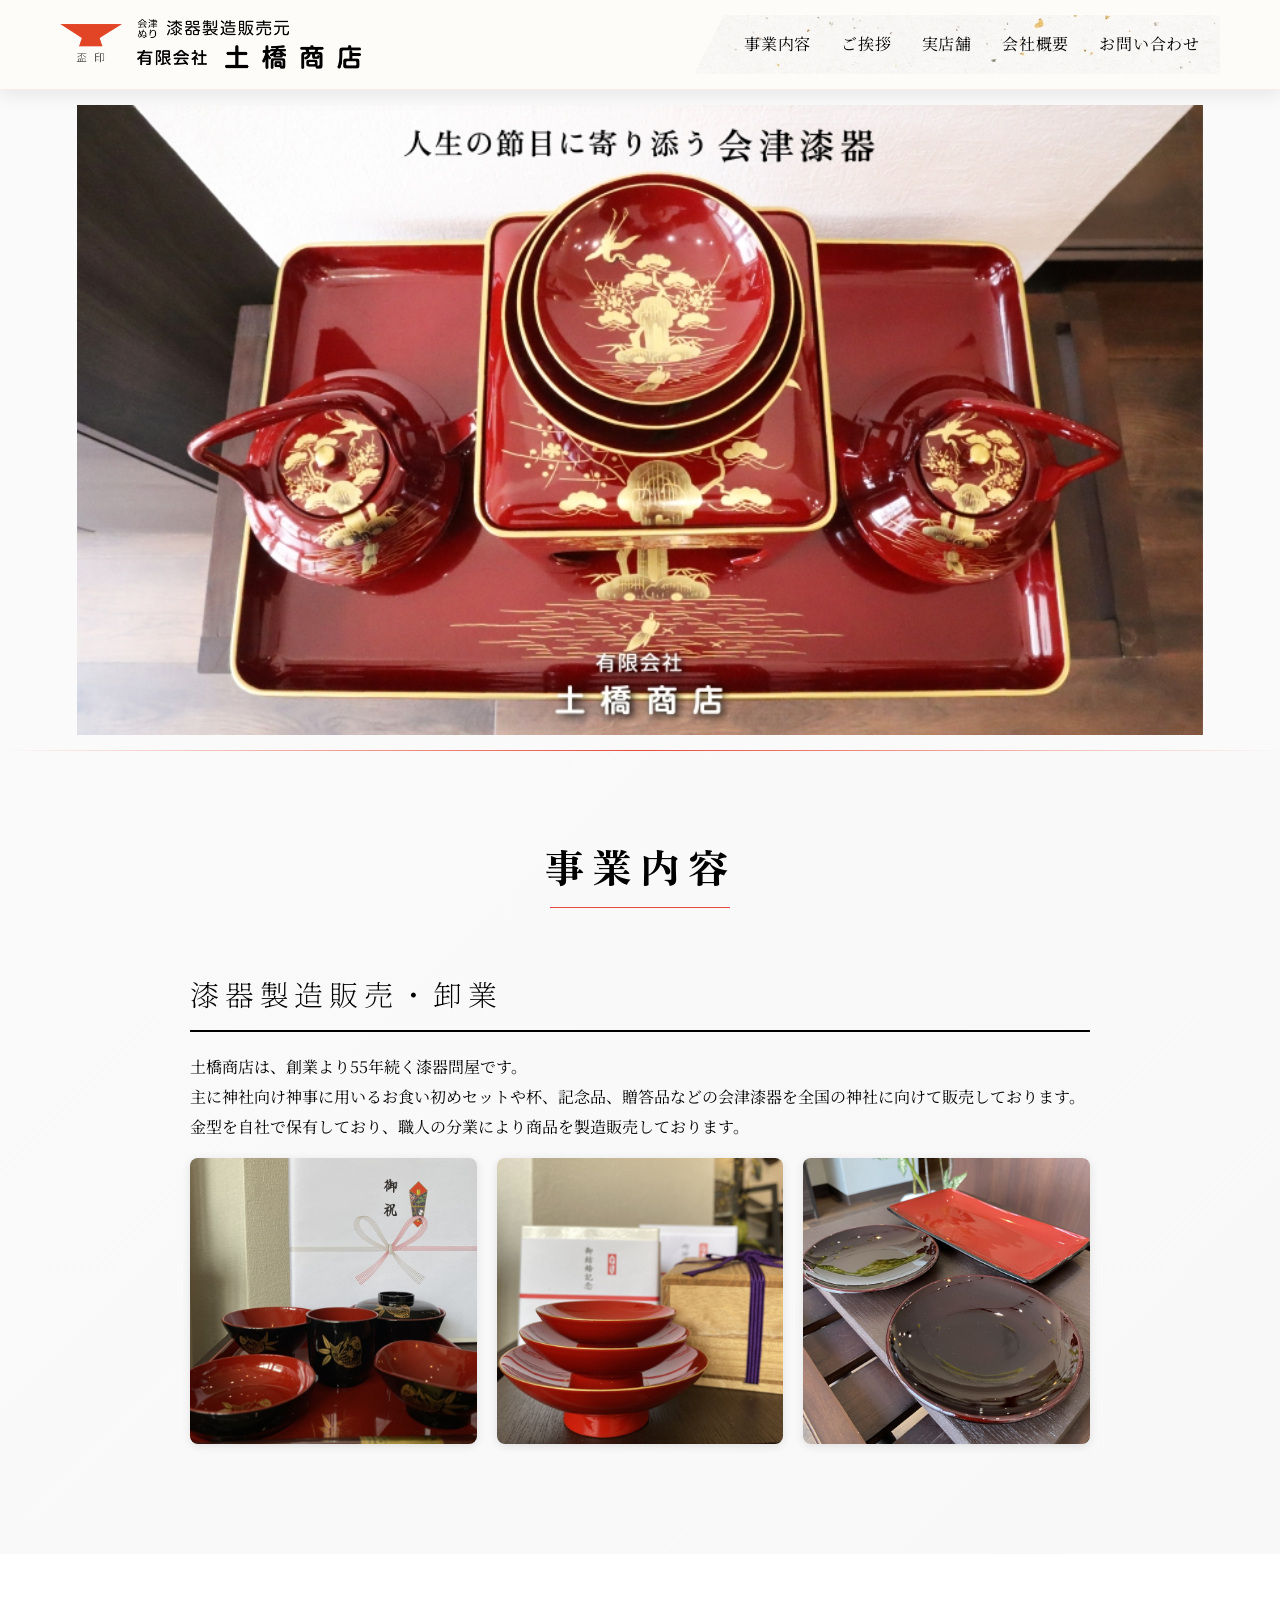
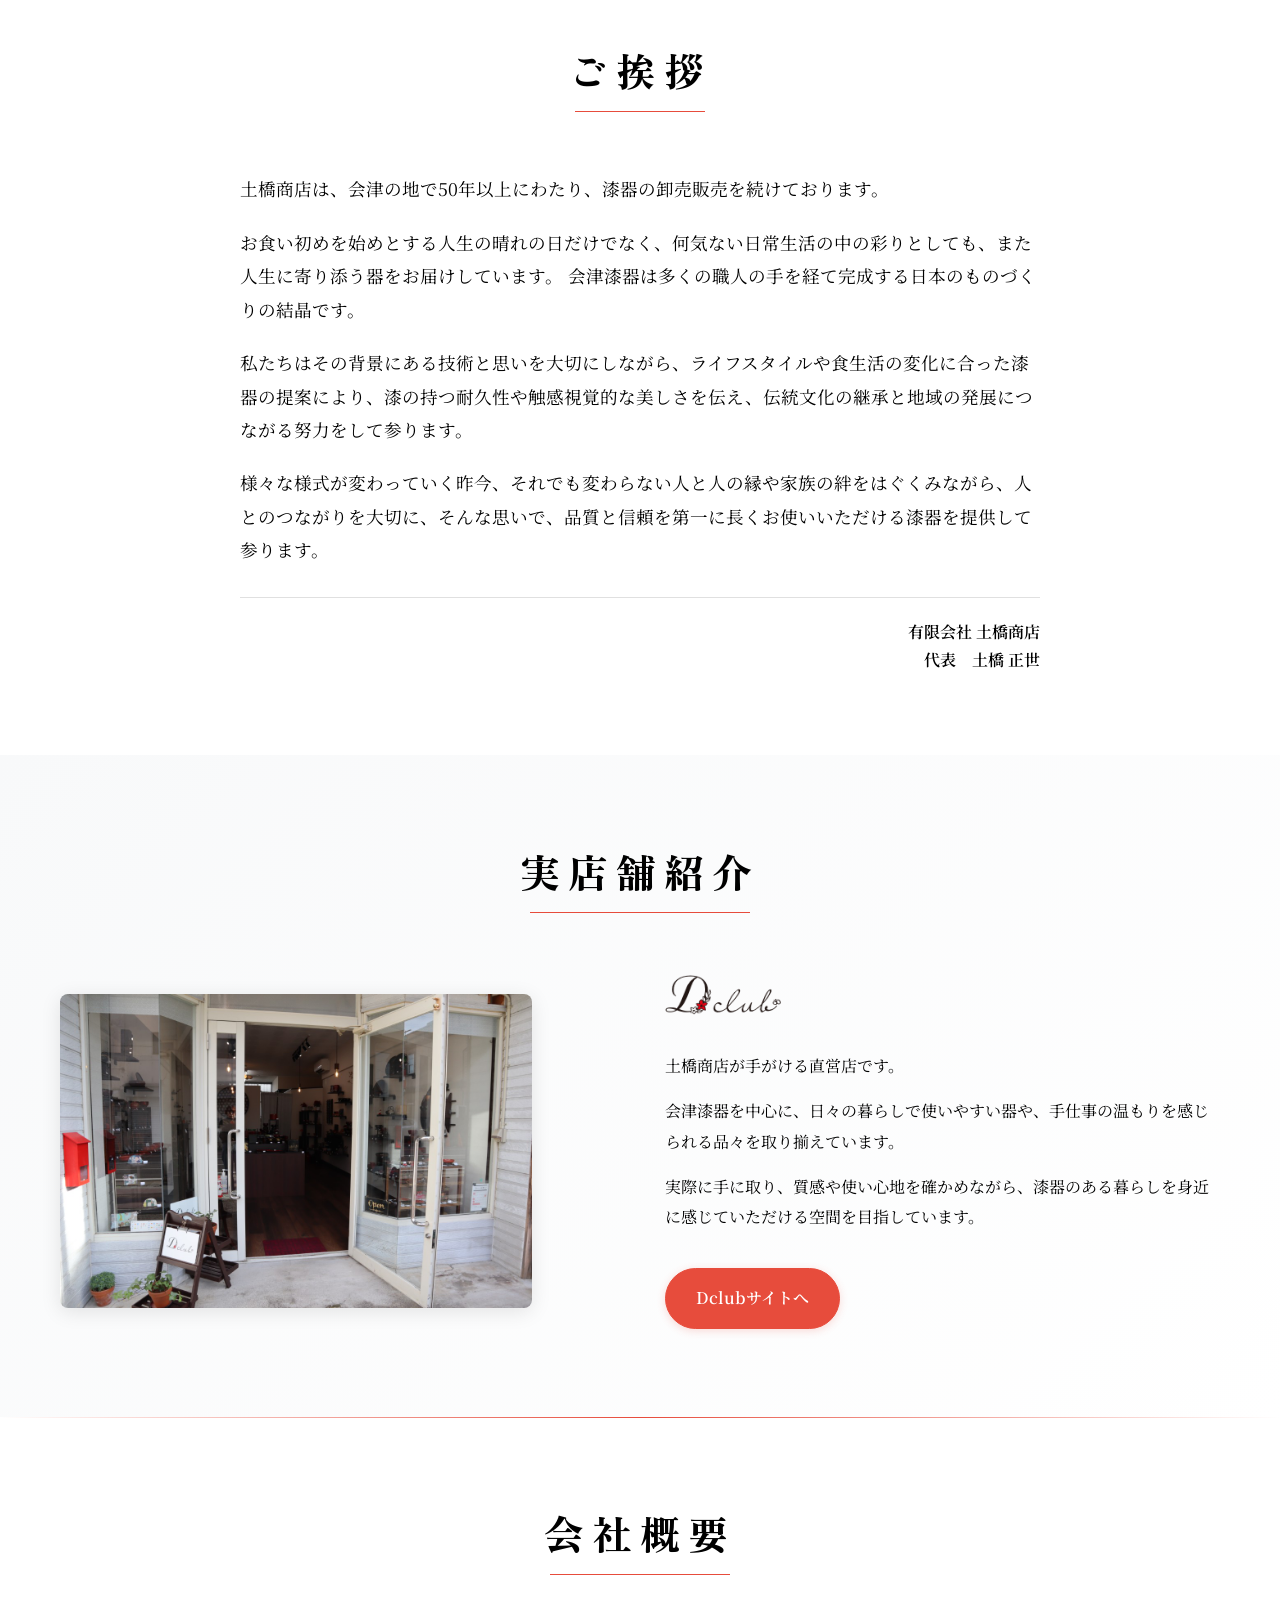
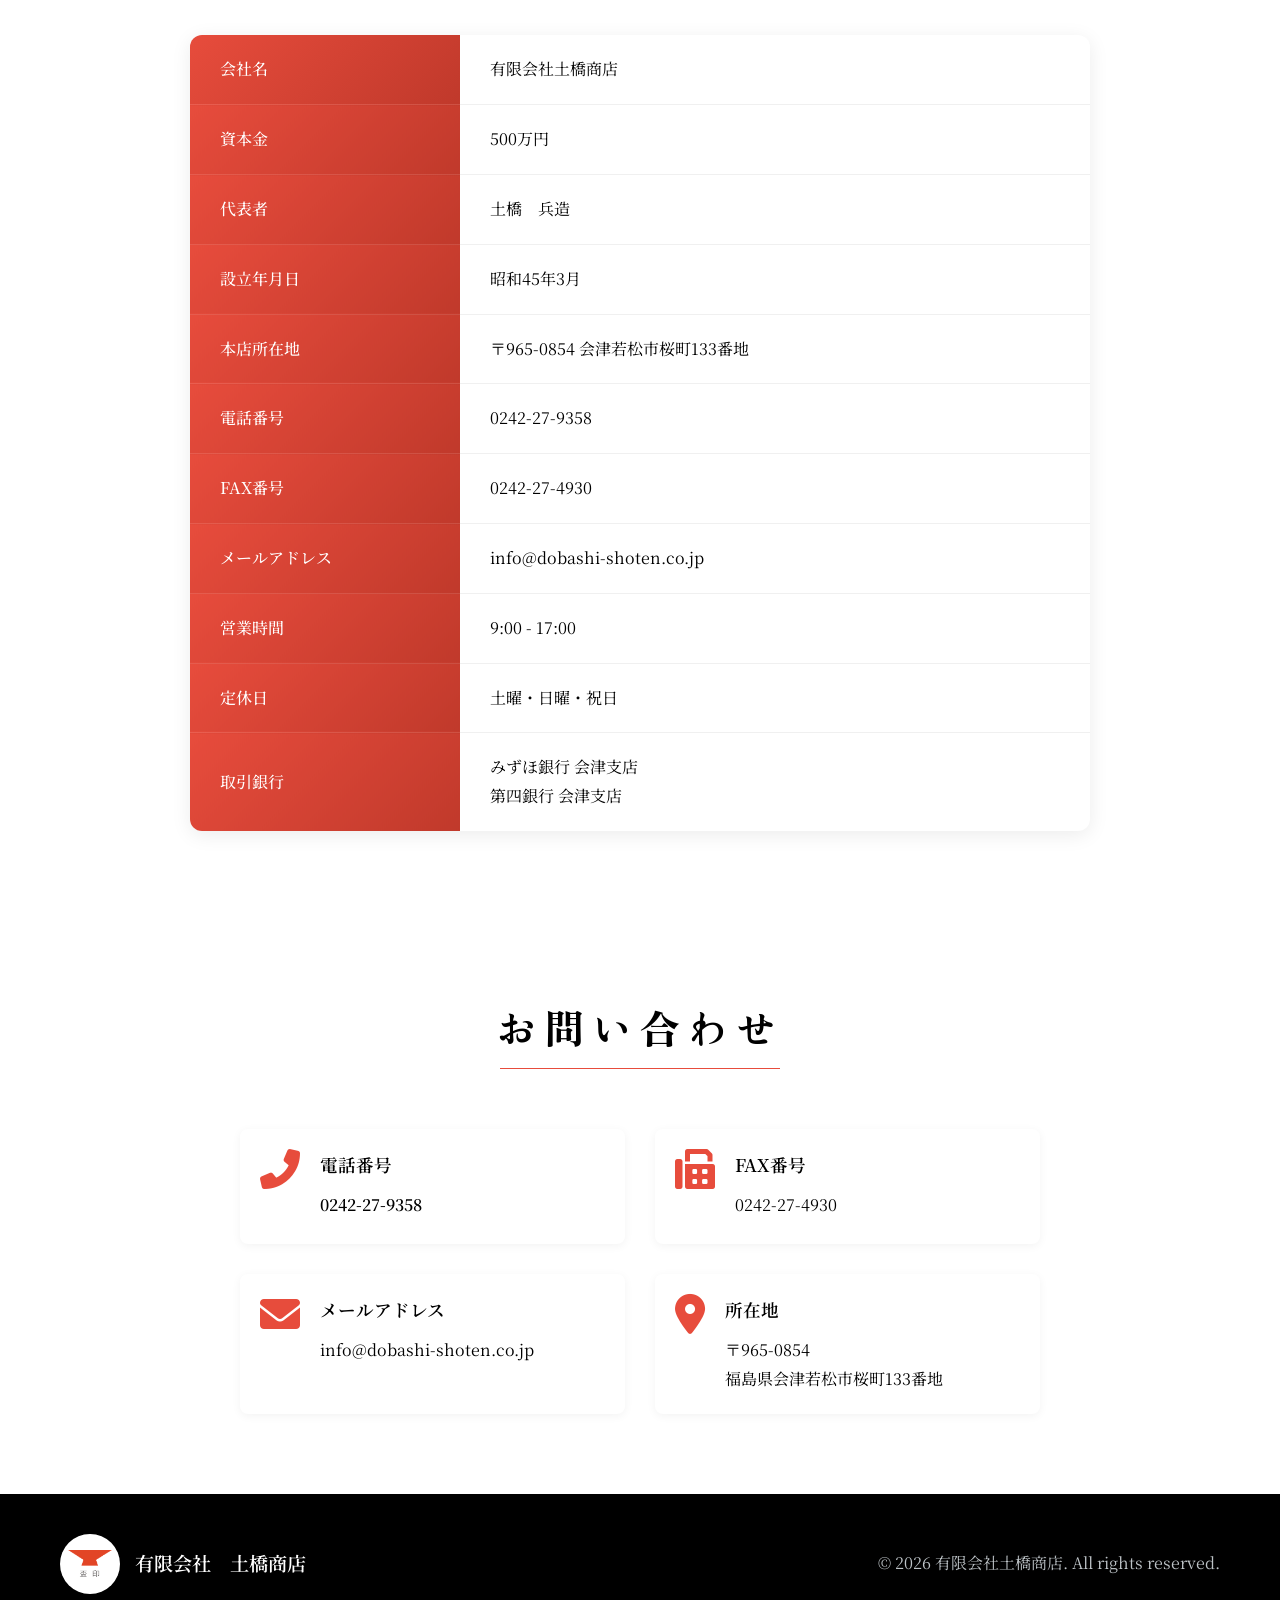
==== commit 2dff78ff: "スマホのメニュー表示改良" ====
--- a/index.html
+++ b/index.html
@@ -41,18 +41,9 @@
     <!-- ヒーローセクション -->
     <section class="hero">
       <div class="hero-slideshow">
-        <div
-          class="slide active"
-          style="background-image: url(&quot;img/top1.jpg&quot;)"
-        ></div>
-        <div
-          class="slide"
-          style="background-image: url(&quot;img/top2.jpg&quot;)"
-        ></div>
-        <div
-          class="slide"
-          style="background-image: url(&quot;img/top3.jpg&quot;)"
-        ></div>
+        <div class="slide slide-1 active"></div>
+        <div class="slide slide-2"></div>
+        <div class="slide slide-3"></div>
       </div>
     </section>
 
--- a/style.css
+++ b/style.css
@@ -265,6 +265,7 @@
   min-height: 70vh;
   position: relative;
   overflow: hidden;
+  margin-top: 15px;
   margin-bottom: 15px;
 }
 
@@ -291,6 +292,11 @@
   opacity: 0;
   transition: opacity 1.5s ease-in-out;
 }
+
+/* PC用スライド背景画像 */
+.slide-1 { background-image: url("img/top1.jpg"); }
+.slide-2 { background-image: url("img/top2.jpg"); }
+.slide-3 { background-image: url("img/top3.jpg"); }
 
 .slide.active {
   opacity: 1;
@@ -1033,10 +1039,10 @@
 @media (max-width: 768px) {
   .nav-menu {
     position: fixed;
-    top: 80px;
+    top: 65px;
     left: -100%;
     width: 100%;
-    height: calc(100vh - 80px);
+    height: calc(100vh - 65px);
     background-image: url("img/nav_bg.jpg");
     background-size: cover;
     background-position: center;
@@ -1058,7 +1064,8 @@
   }
 
   .nav-link {
-    font-size: 1.2rem;
+    font-size: 1.6rem;
+    font-weight: 700;
   }
 
   .hamburger {
@@ -1076,12 +1083,22 @@
   .hamburger.active span:nth-child(3) {
     transform: rotate(-45deg) translateY(-10px) translateX(0px);
   }
+
+  .nav-logo-img {
+    height: 35px;
+  }
+
+  /* モバイル用スライド背景画像に切り替え */
+  .slide-1 { background-image: url("img/top1_m.jpg"); }
+  .slide-2 { background-image: url("img/top2_m.jpg"); }
+  .slide-3 { background-image: url("img/top3_m.jpg"); }
 
   .hero {
     flex-direction: column;
     text-align: center;
     padding: 0;
     gap: 0;
+    min-height: 45vh;
   }
 
   .hero-content {
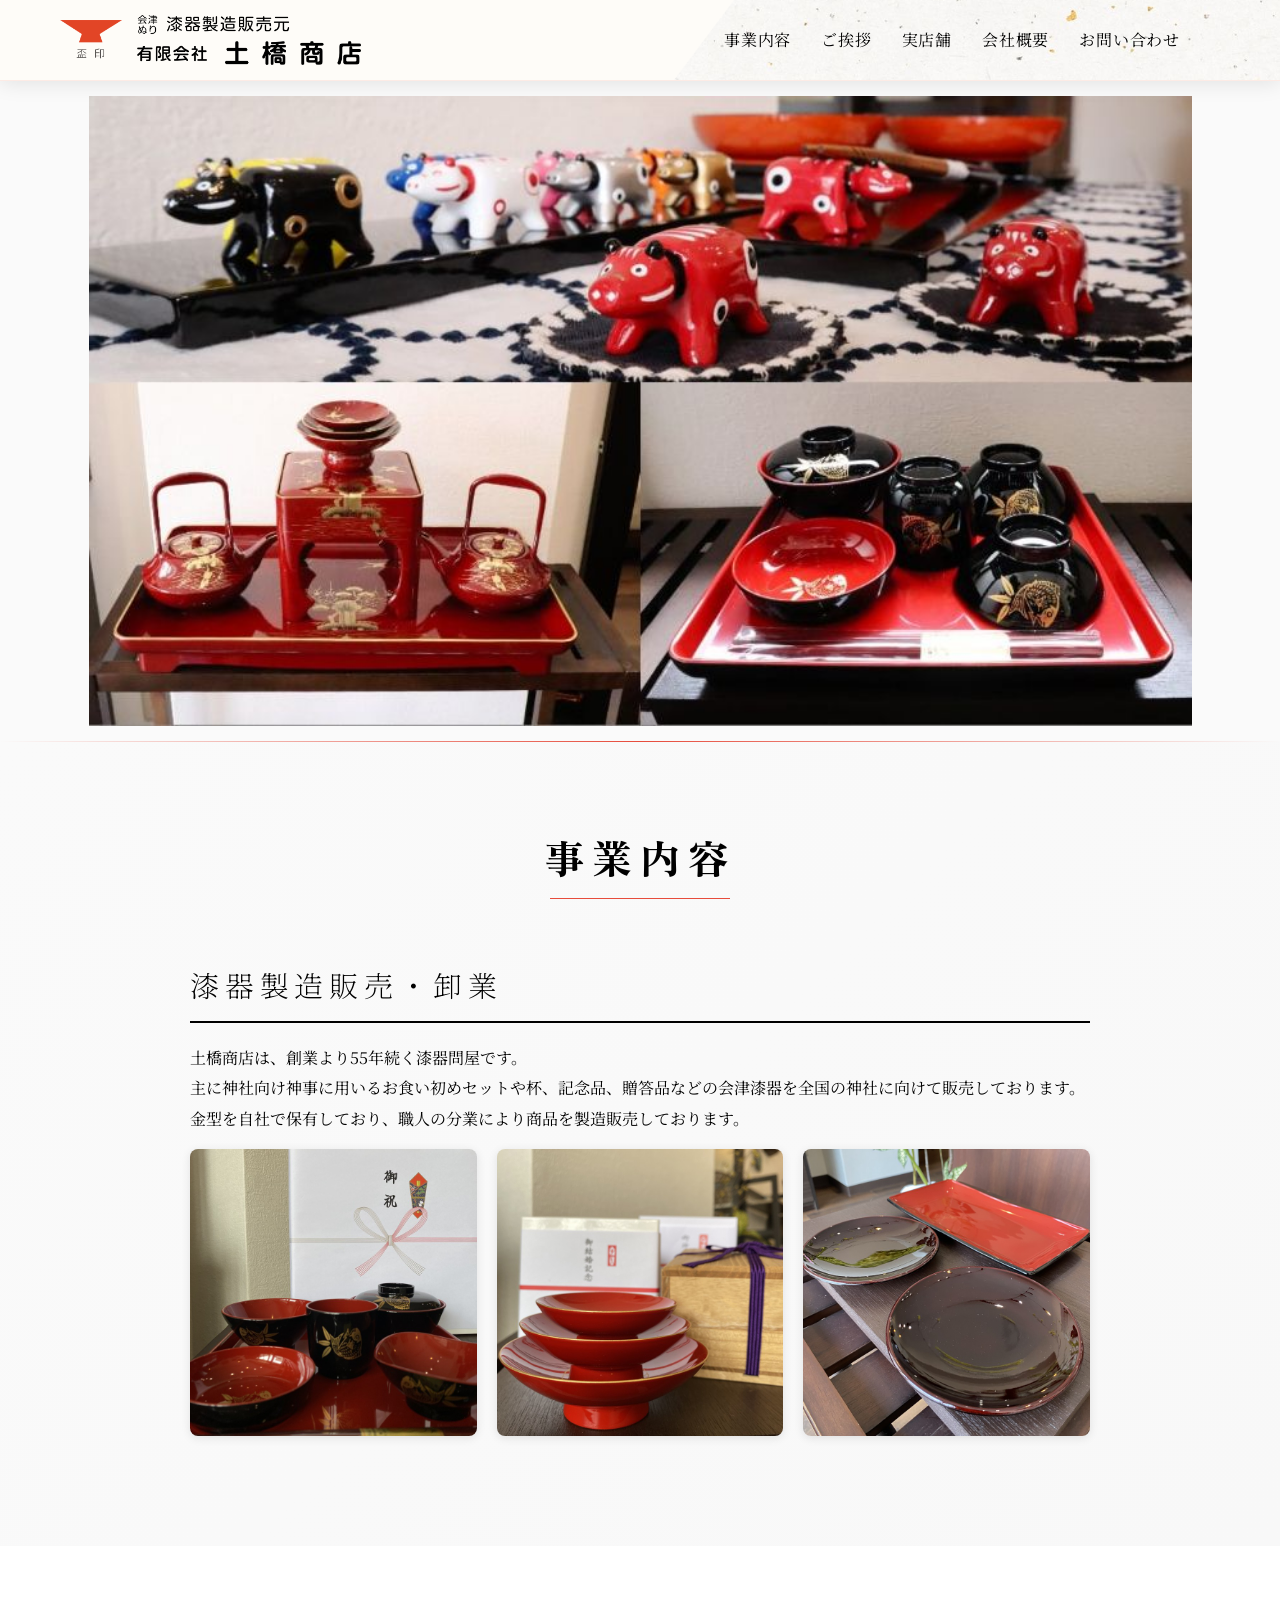
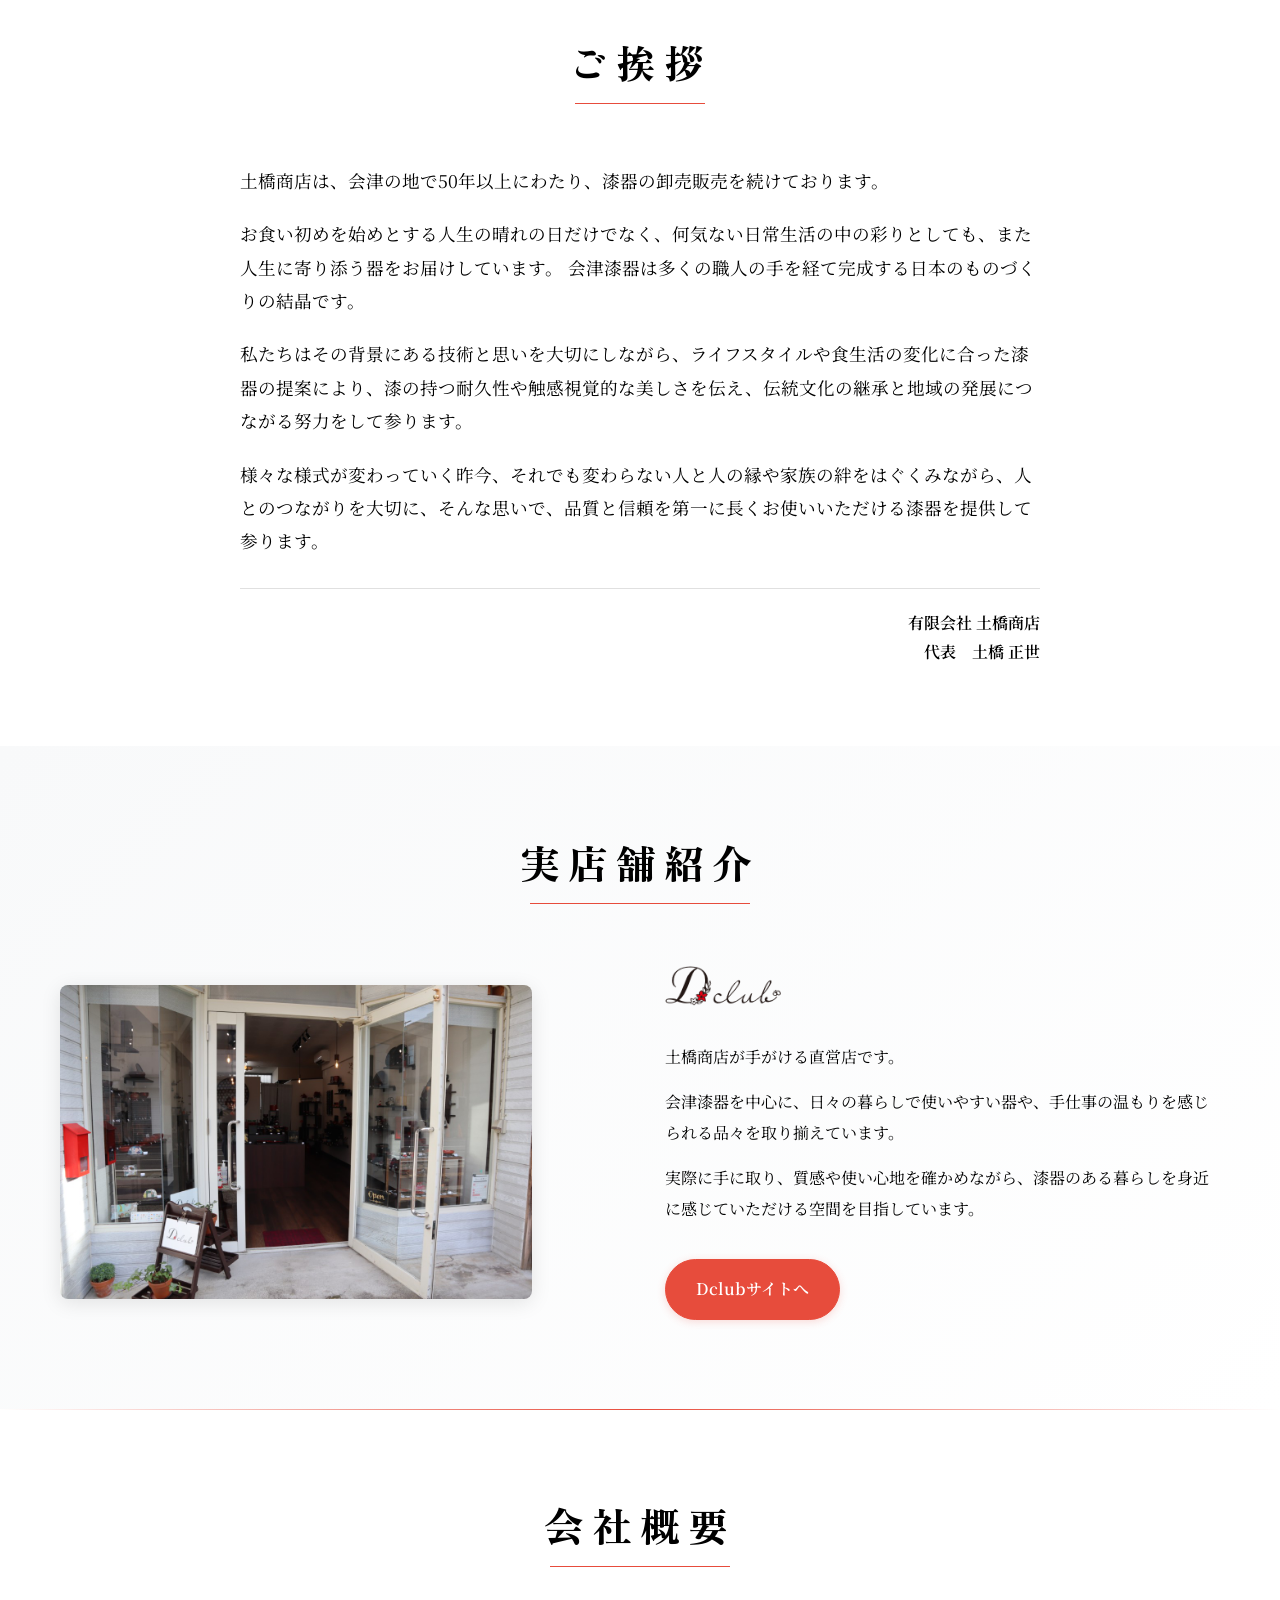
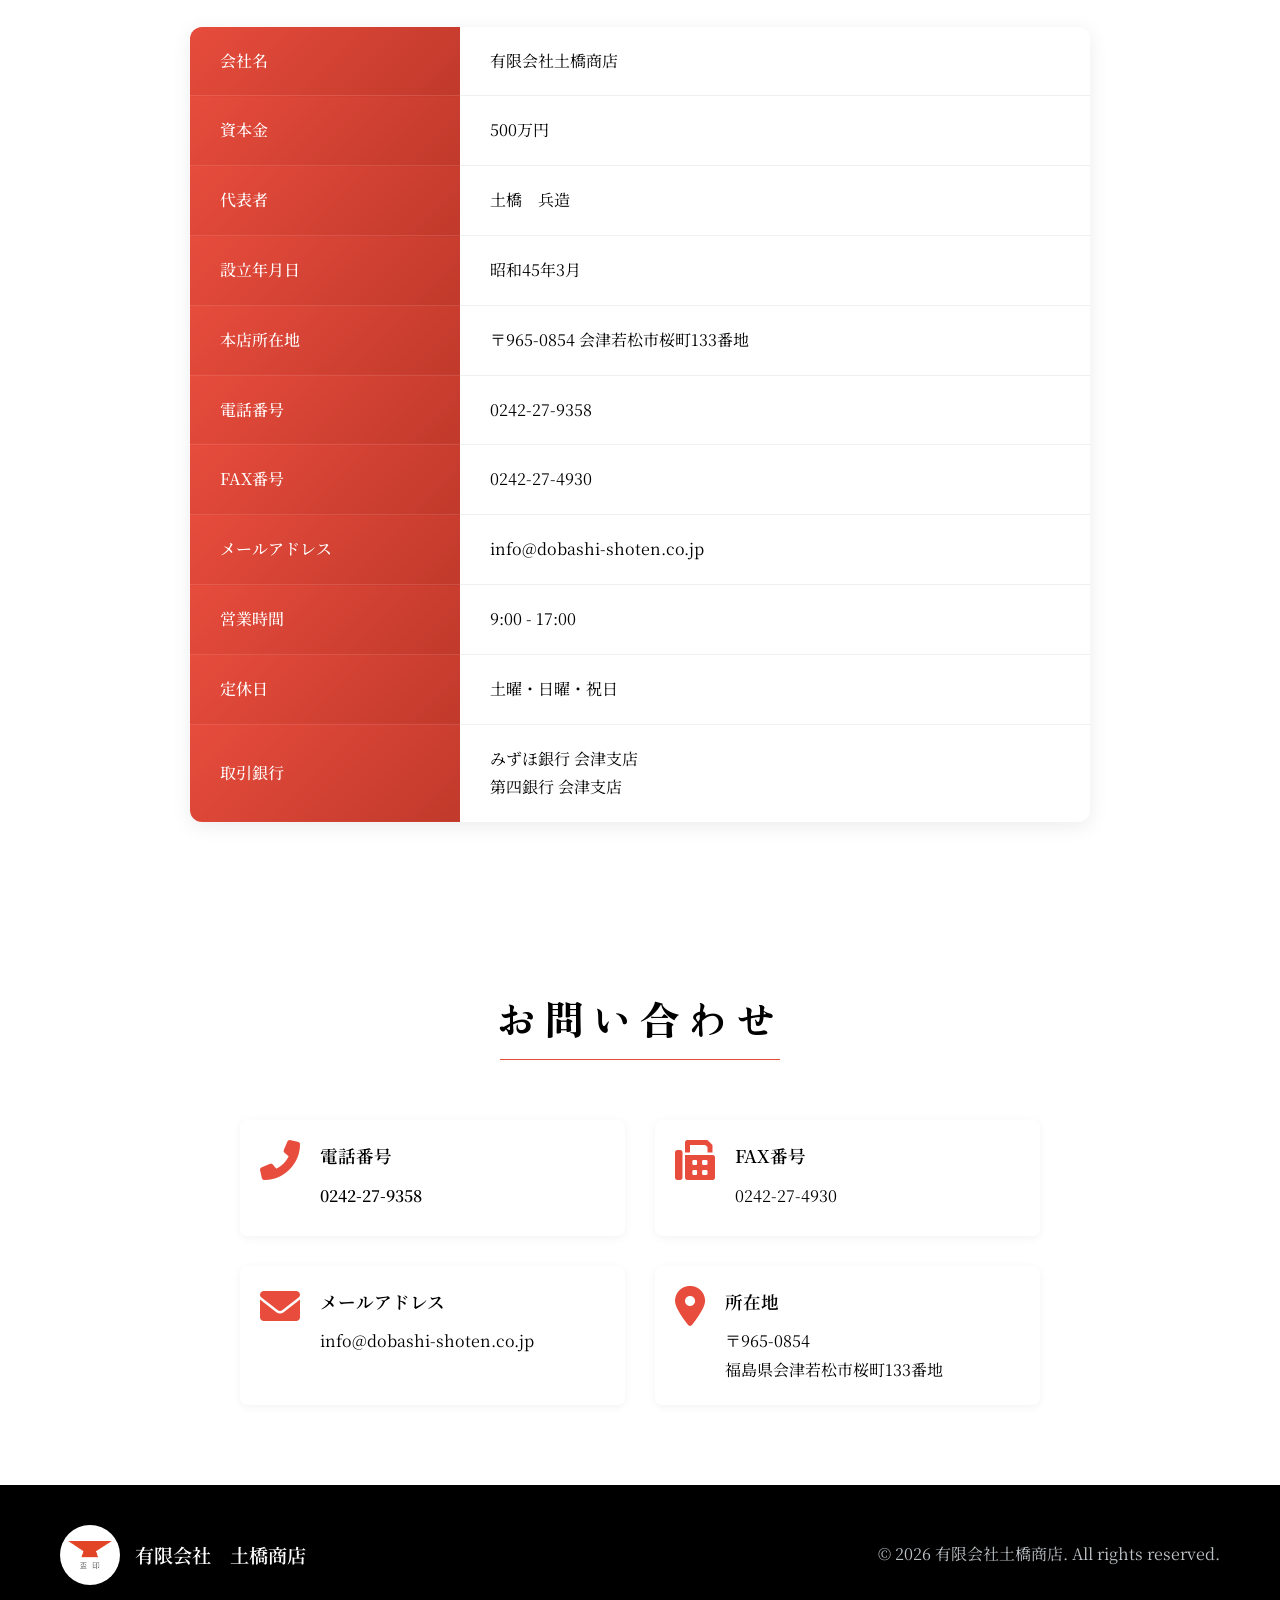
==== commit 32797d0f: "モバイル版フッターの修正" ====
--- a/index.html
+++ b/index.html
@@ -185,7 +185,7 @@
               実際に手に取り、質感や使い心地を確かめながら、漆器のある暮らしを身近に感じていただける空間を目指しています。
             </p>
             <a
-              href="https://d-club.jp/index.html"
+              href="https://dclub.jp"
               class="btn btn-primary shop-link"
               target="_blank"
               >Dclubサイトへ</a
--- a/style.css
+++ b/style.css
@@ -108,7 +108,7 @@
   background: rgba(250, 250, 250, 0.95);
   backdrop-filter: blur(10px);
   z-index: 1000;
-  padding: 15px 0;
+  padding: 0;
   box-shadow: 0 1px 10px rgba(0, 0, 0, 0.08);
   transition: all 0.3s ease;
   border-bottom: 1px solid rgba(231, 76, 60, 0.1);
@@ -126,6 +126,7 @@
 .nav-logo {
   display: flex;
   align-items: center;
+  padding: 15px 0;
 }
 
 .nav-logo-img {
@@ -208,12 +209,14 @@
   display: flex;
   list-style: none;
   gap: 30px;
+  align-self: stretch;
+  align-items: center;
   background-image: url("img/nav_bg.jpg");
   background-size: cover;
   background-position: center;
-  clip-path: polygon(30px 0, 100% 0, 100% 100%, 0 100%);
-  padding: 15px 20px 15px 50px;
-  border-radius: 0 4px 4px 0;
+  clip-path: polygon(60px 0, 100% 0, 100% 100%, 0 100%);
+  padding: 0 calc(max(0px, (100vw - 1200px) / 2) + 60px) 0 50px;
+  margin-right: calc(-1 * (max(0px, (100vw - 1200px) / 2) + 20px));
 }
 
 .nav-link {
@@ -294,9 +297,15 @@
 }
 
 /* PC用スライド背景画像 */
-.slide-1 { background-image: url("img/top1.jpg"); }
-.slide-2 { background-image: url("img/top2.jpg"); }
-.slide-3 { background-image: url("img/top3.jpg"); }
+.slide-1 {
+  background-image: url("img/top1.jpg");
+}
+.slide-2 {
+  background-image: url("img/top2.jpg");
+}
+.slide-3 {
+  background-image: url("img/top3.jpg");
+}
 
 .slide.active {
   opacity: 1;
@@ -1060,7 +1069,7 @@
   }
 
   .nav-menu li {
-    margin: 20px 0;
+    margin: 12px;
   }
 
   .nav-link {
@@ -1089,9 +1098,15 @@
   }
 
   /* モバイル用スライド背景画像に切り替え */
-  .slide-1 { background-image: url("img/top1_m.jpg"); }
-  .slide-2 { background-image: url("img/top2_m.jpg"); }
-  .slide-3 { background-image: url("img/top3_m.jpg"); }
+  .slide-1 {
+    background-image: url("img/top1_m.jpg");
+  }
+  .slide-2 {
+    background-image: url("img/top2_m.jpg");
+  }
+  .slide-3 {
+    background-image: url("img/top3_m.jpg");
+  }
 
   .hero {
     flex-direction: column;
@@ -1159,7 +1174,10 @@
 
   .footer-content {
     flex-direction: column;
-    gap: 20px;
+    gap: 1px;
+  }
+  .footer {
+    padding: 7px 0;
   }
 }
 
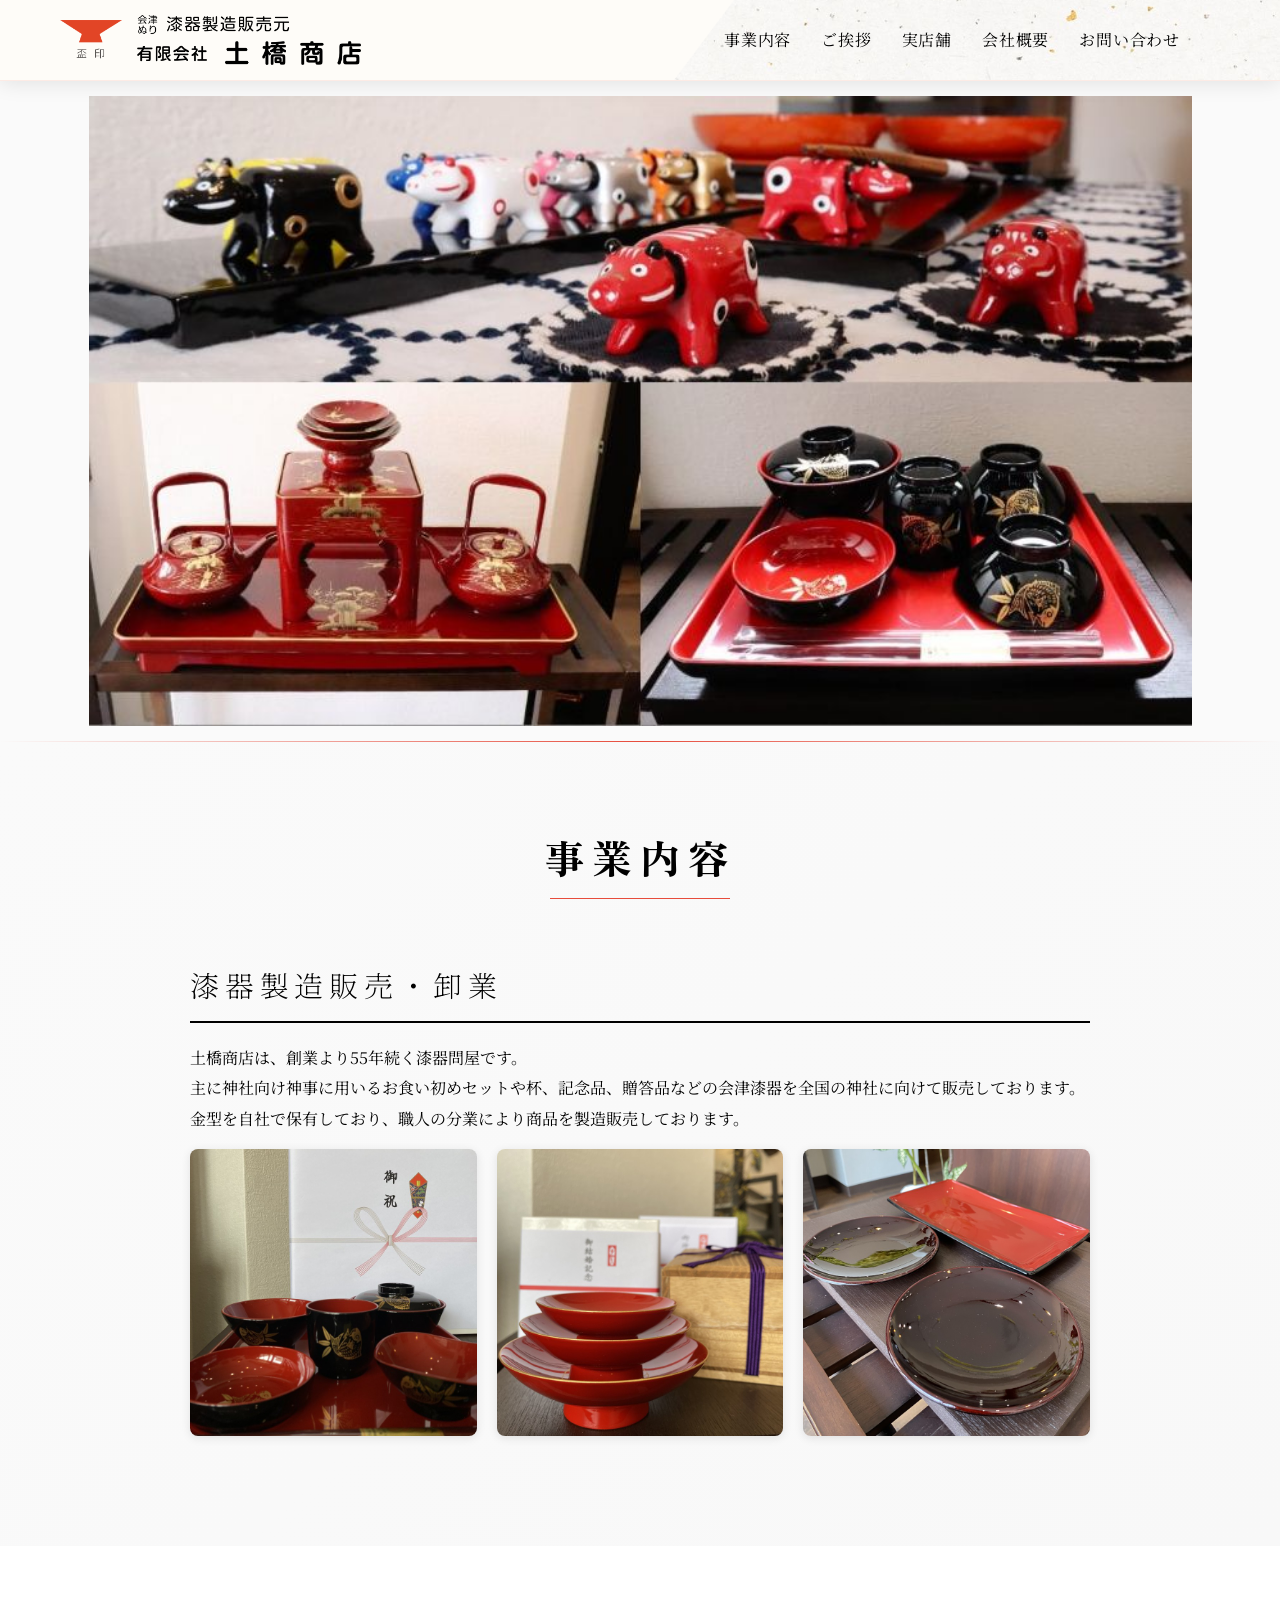
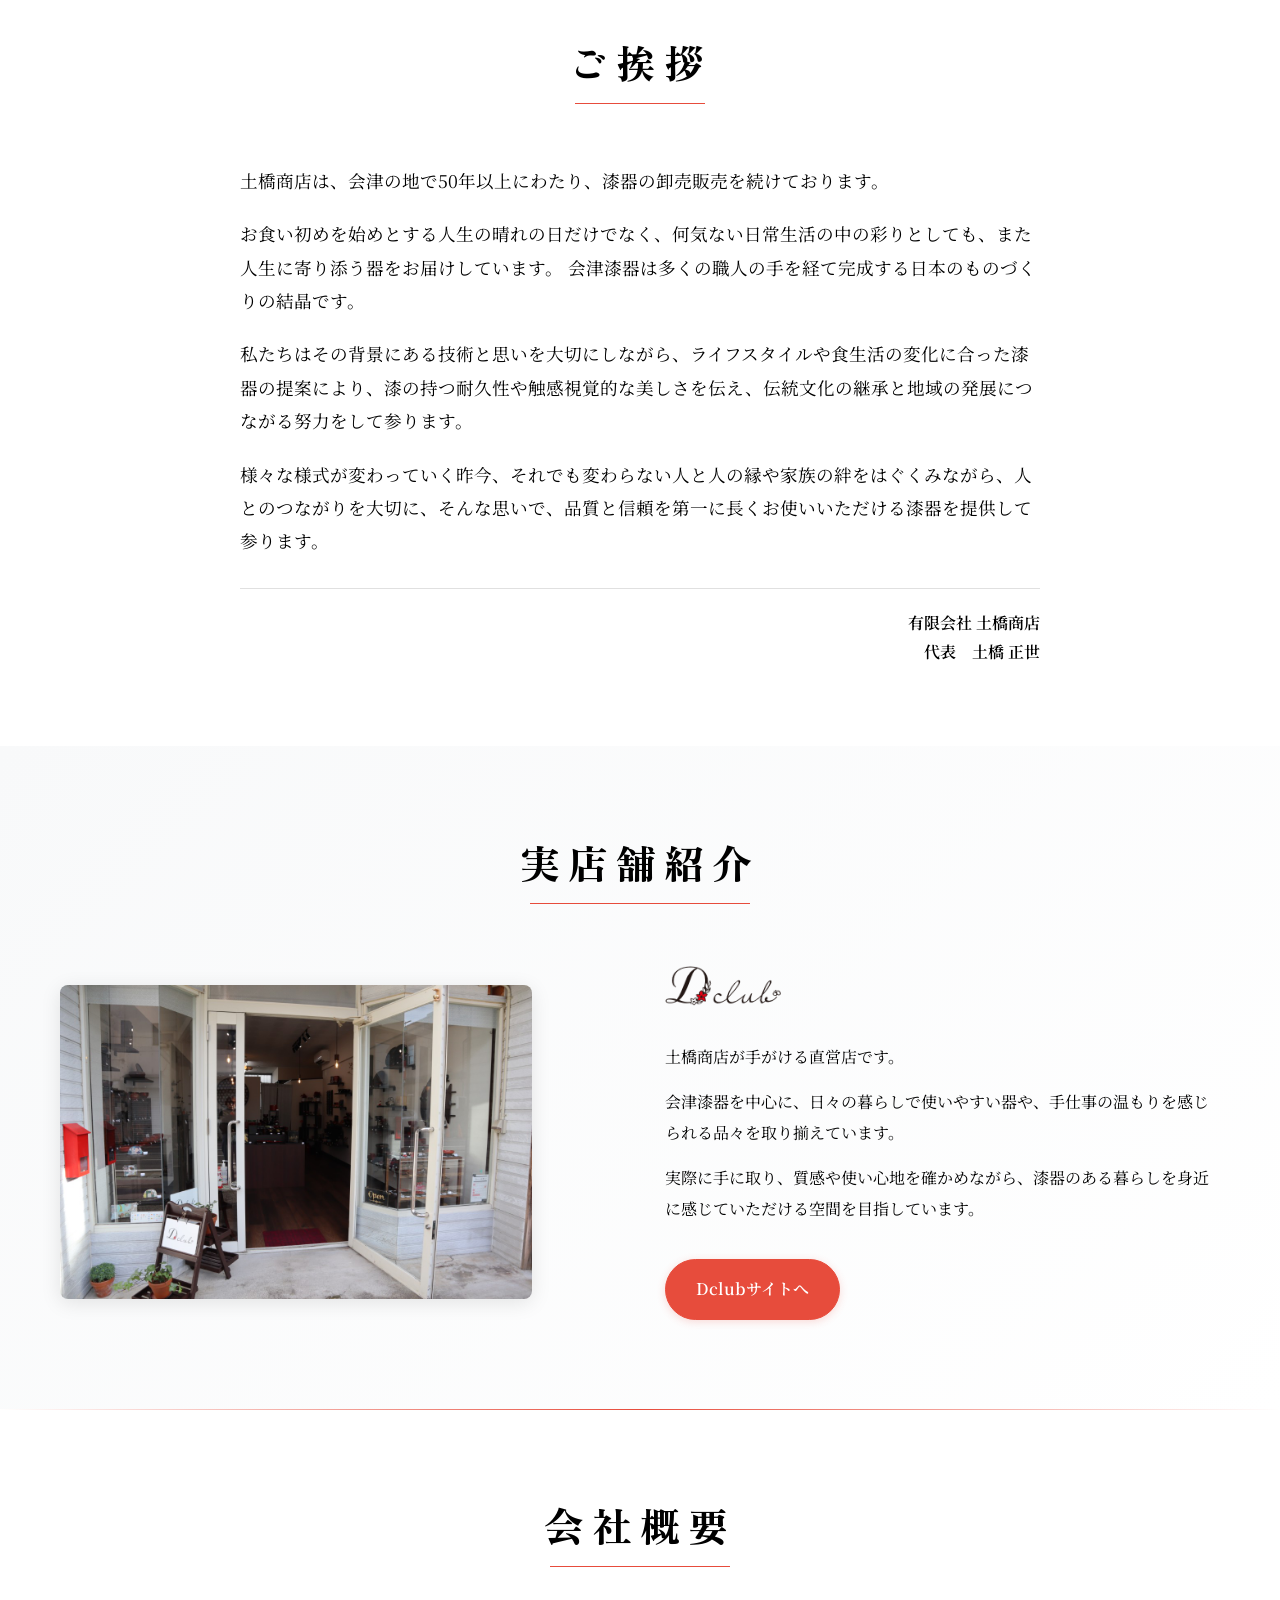
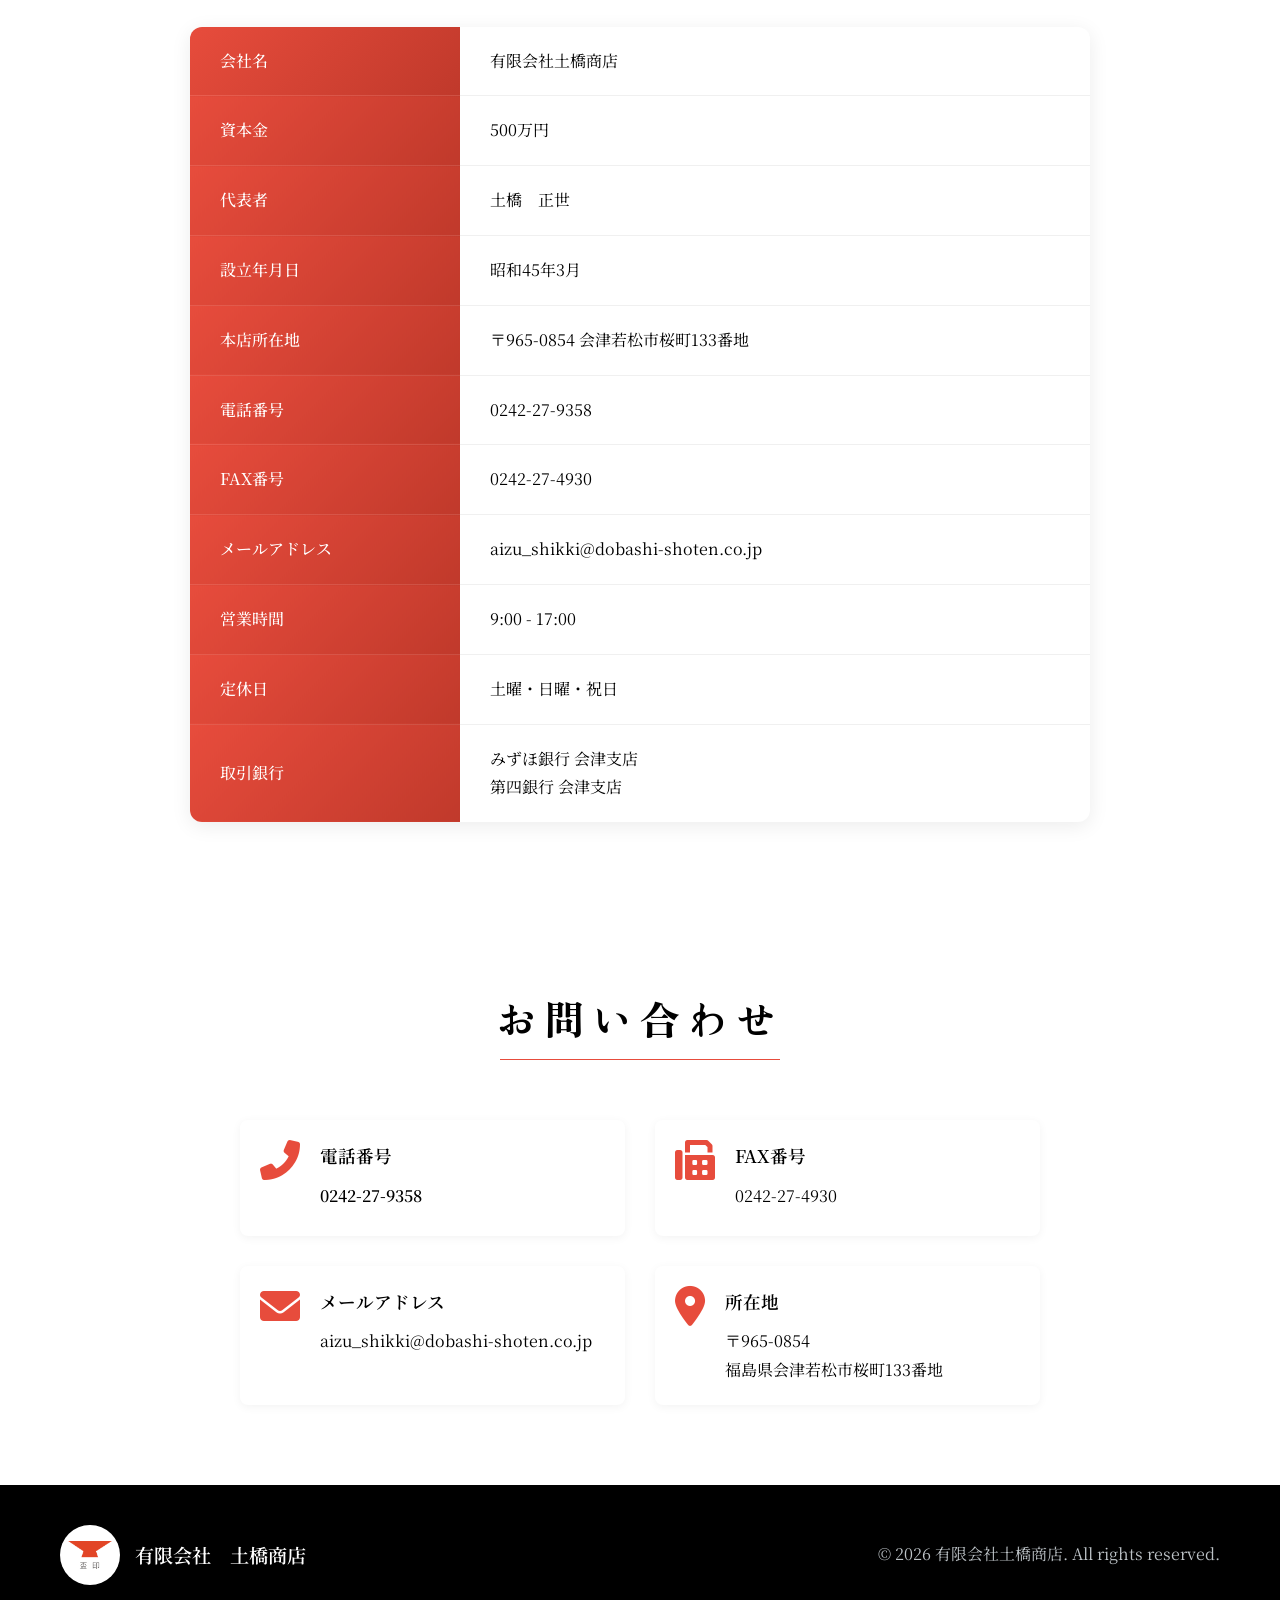
==== commit 29a50f40: "問い合わせ先メールアドレス設定" ====
--- a/index.html
+++ b/index.html
@@ -215,7 +215,7 @@
               </tr>
               <tr>
                 <th>代表者</th>
-                <td>土橋　兵造</td>
+                <td>土橋　正世</td>
               </tr>
               <tr>
                 <th>設立年月日</th>
@@ -235,7 +235,7 @@
               </tr>
               <tr>
                 <th>メールアドレス</th>
-                <td>info@dobashi-shoten.co.jp</td>
+                <td>aizu_shikki@dobashi-shoten.co.jp</td>
               </tr>
               <tr>
                 <th>営業時間</th>
@@ -335,7 +335,7 @@
               <i class="fas fa-envelope"></i>
               <div>
                 <h4>メールアドレス</h4>
-                <p>info@dobashi-shoten.co.jp</p>
+                <p>aizu_shikki@dobashi-shoten.co.jp</p>
               </div>
             </div>
             <div class="contact-method">
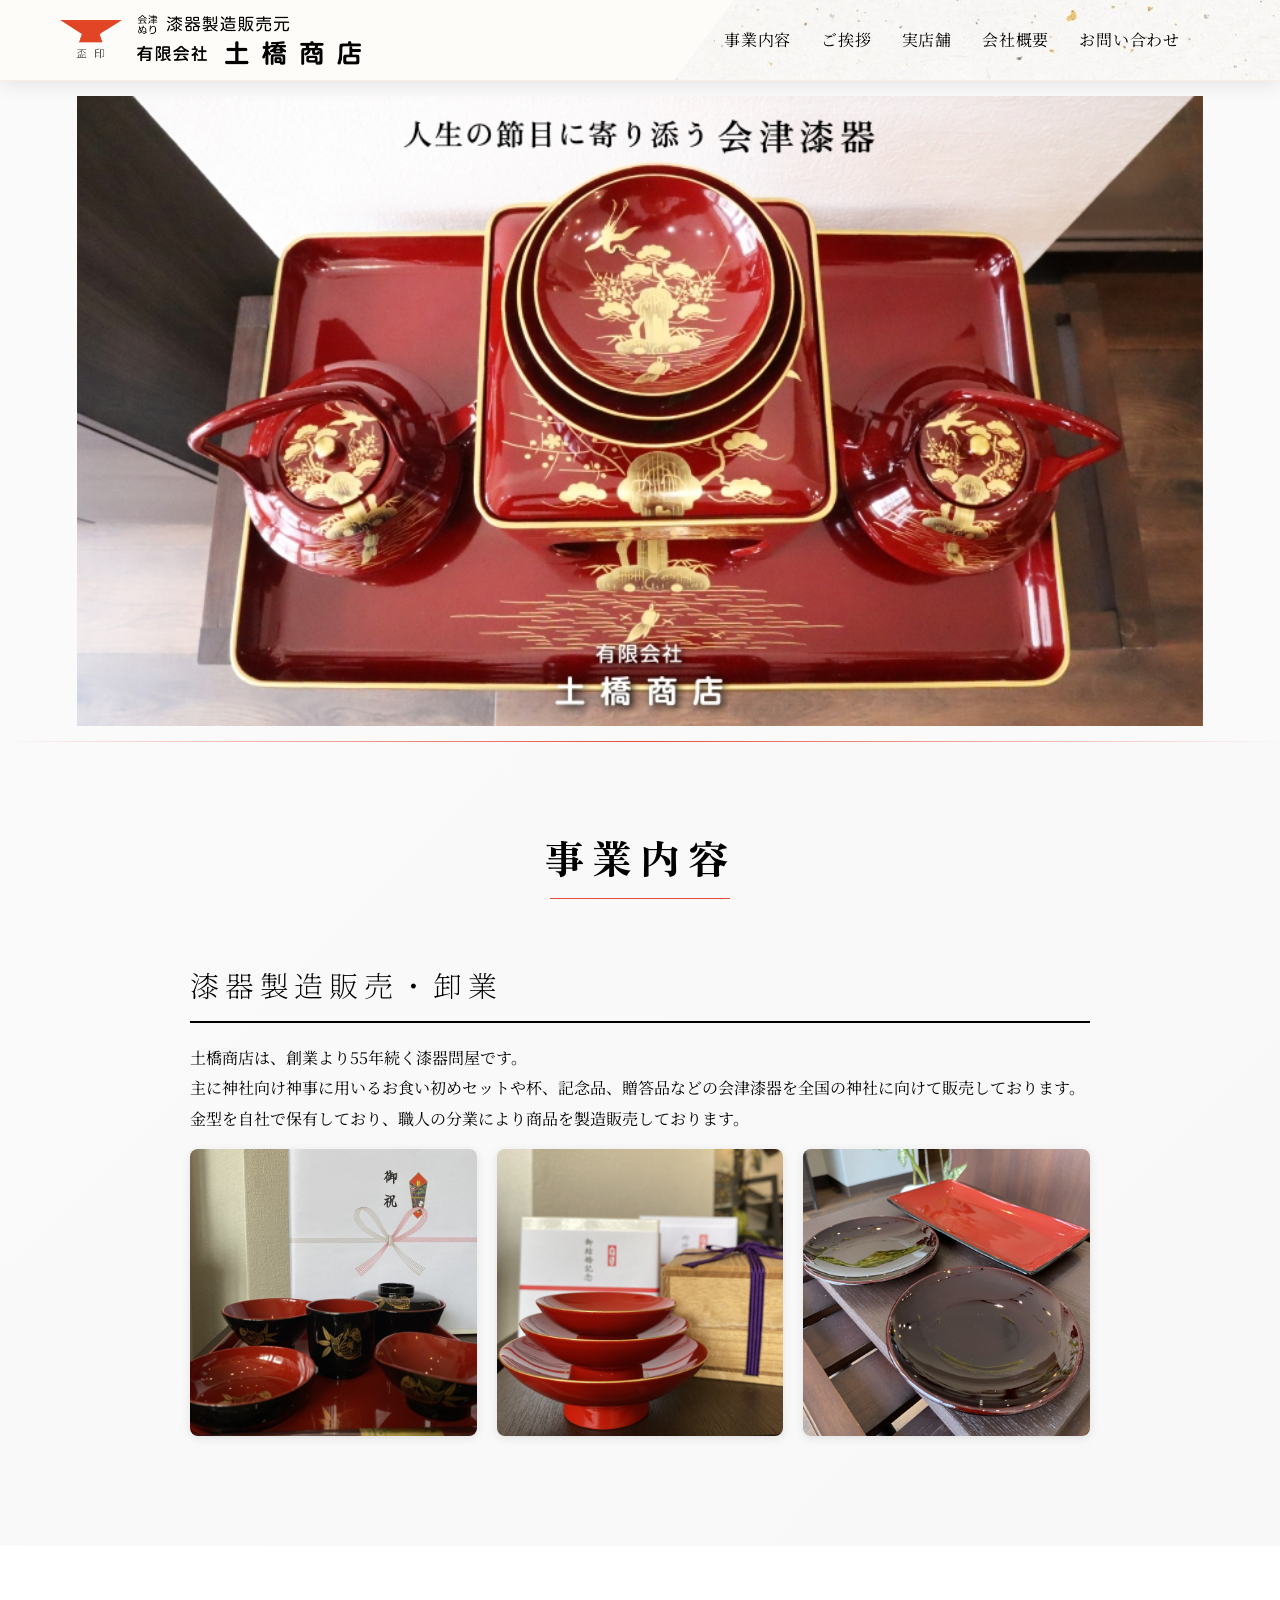
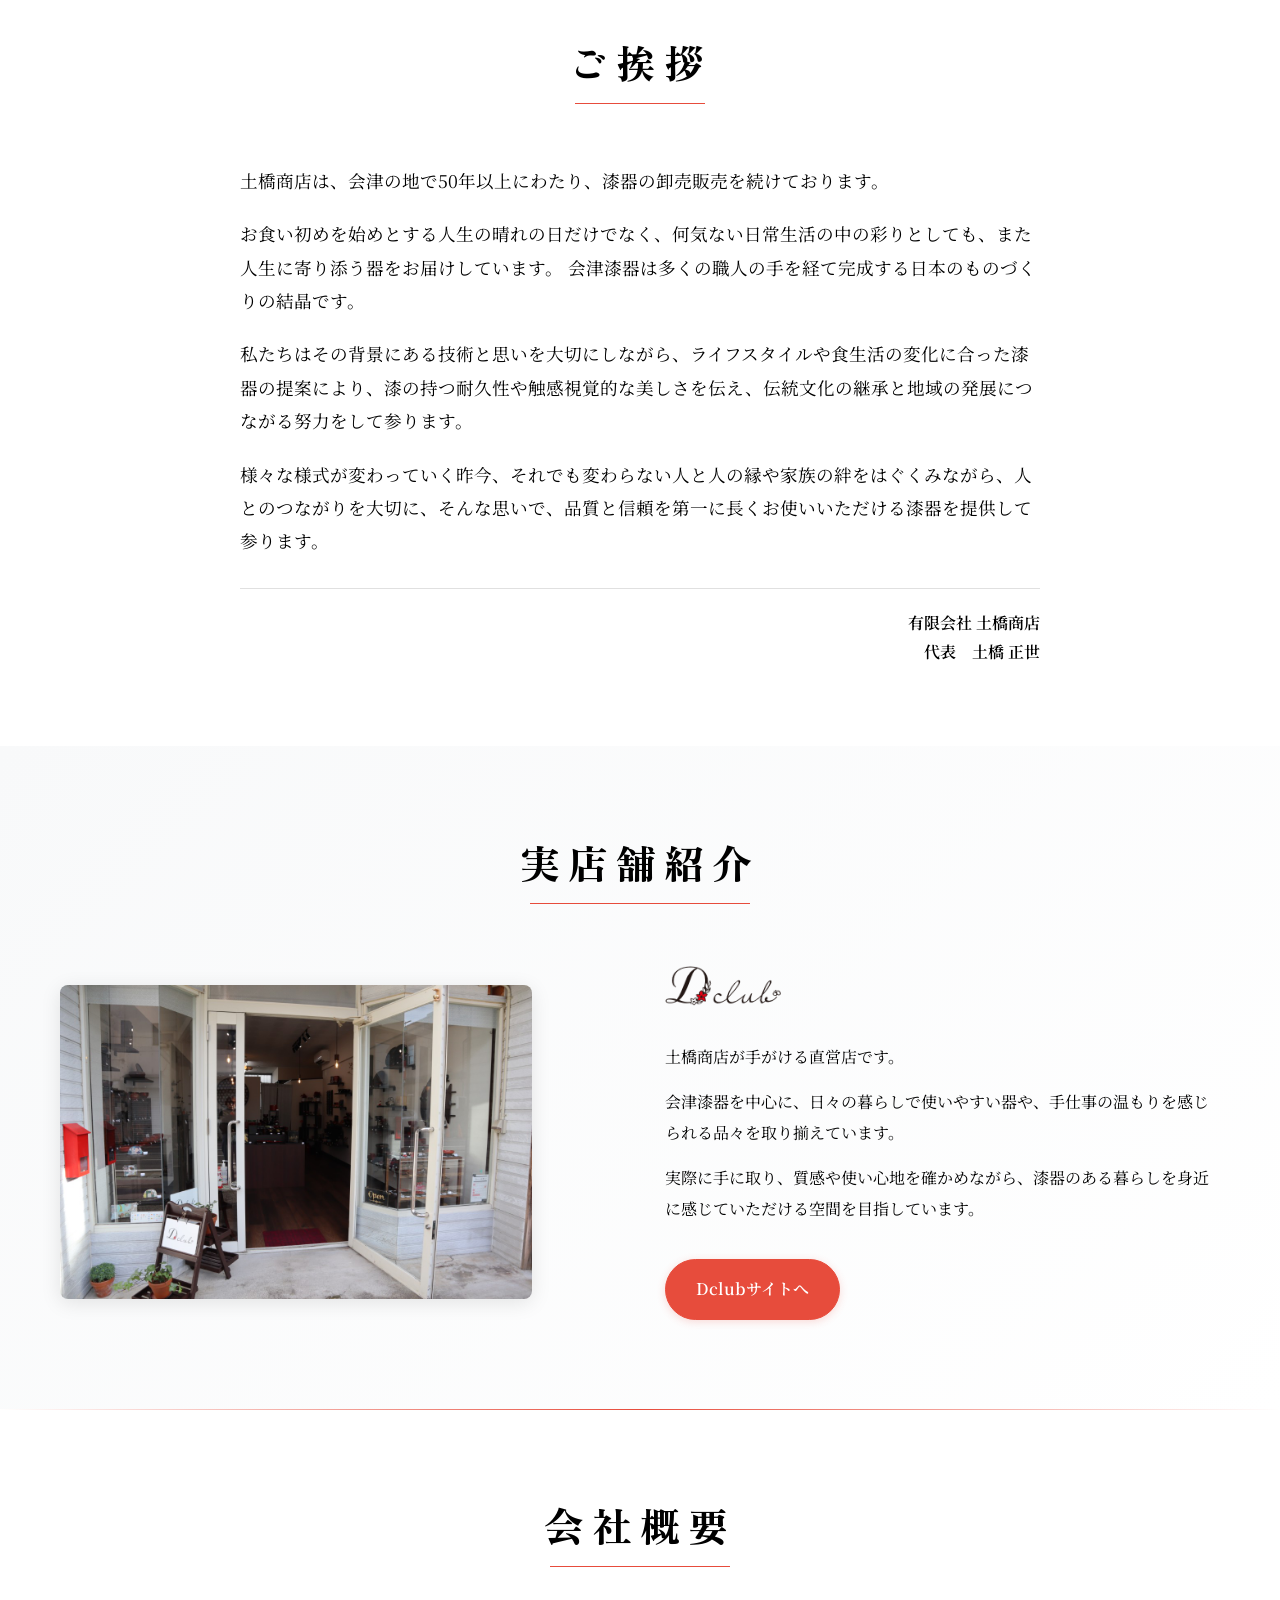
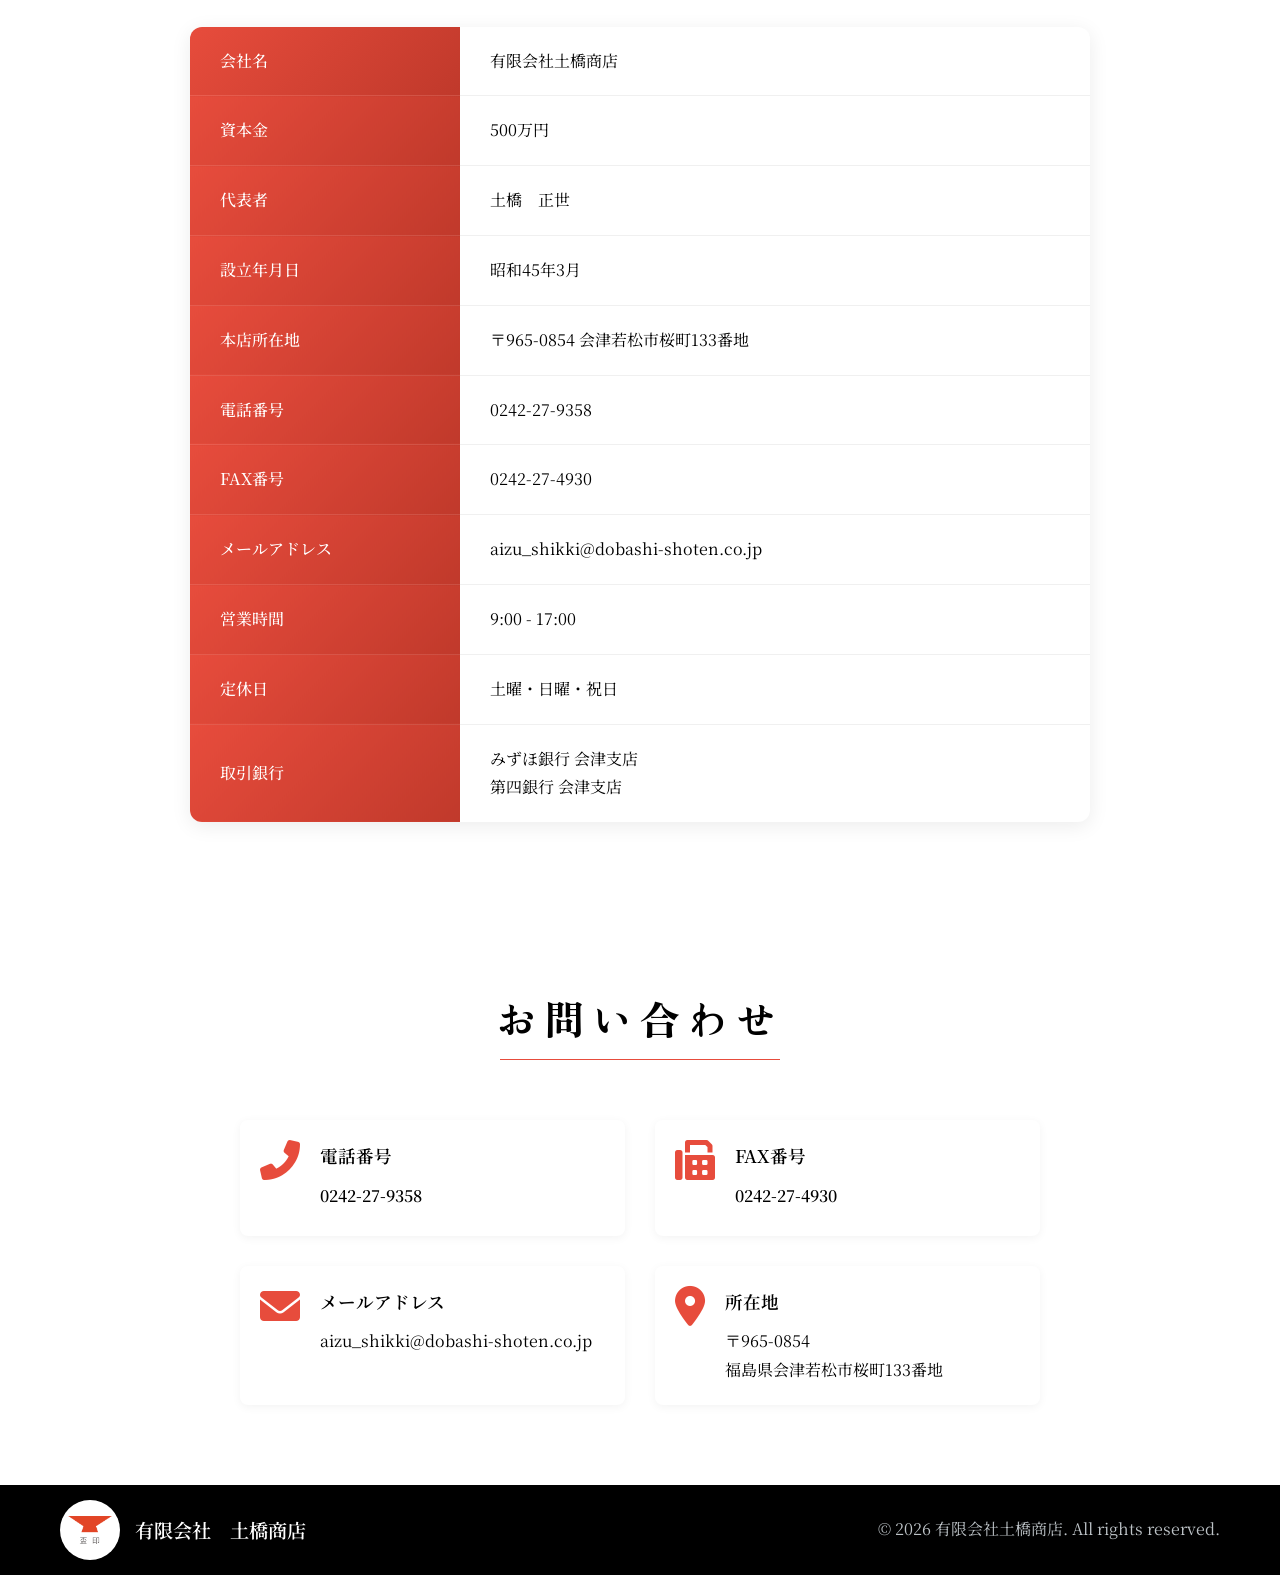
==== commit ef514b4e: "レイアウト修正_軽微" ====
--- a/index.html
+++ b/index.html
@@ -328,7 +328,7 @@
               <i class="fas fa-fax"></i>
               <div>
                 <h4>FAX番号</h4>
-                <p>0242-27-4930</p>
+                <p class="phone-number">0242-27-4930</p>
               </div>
             </div>
             <div class="contact-method">
--- a/style.css
+++ b/style.css
@@ -896,7 +896,7 @@
 .footer {
   background: #000000;
   color: white;
-  padding: 40px 0;
+  padding: 15px 0;
   text-align: center;
 }
 
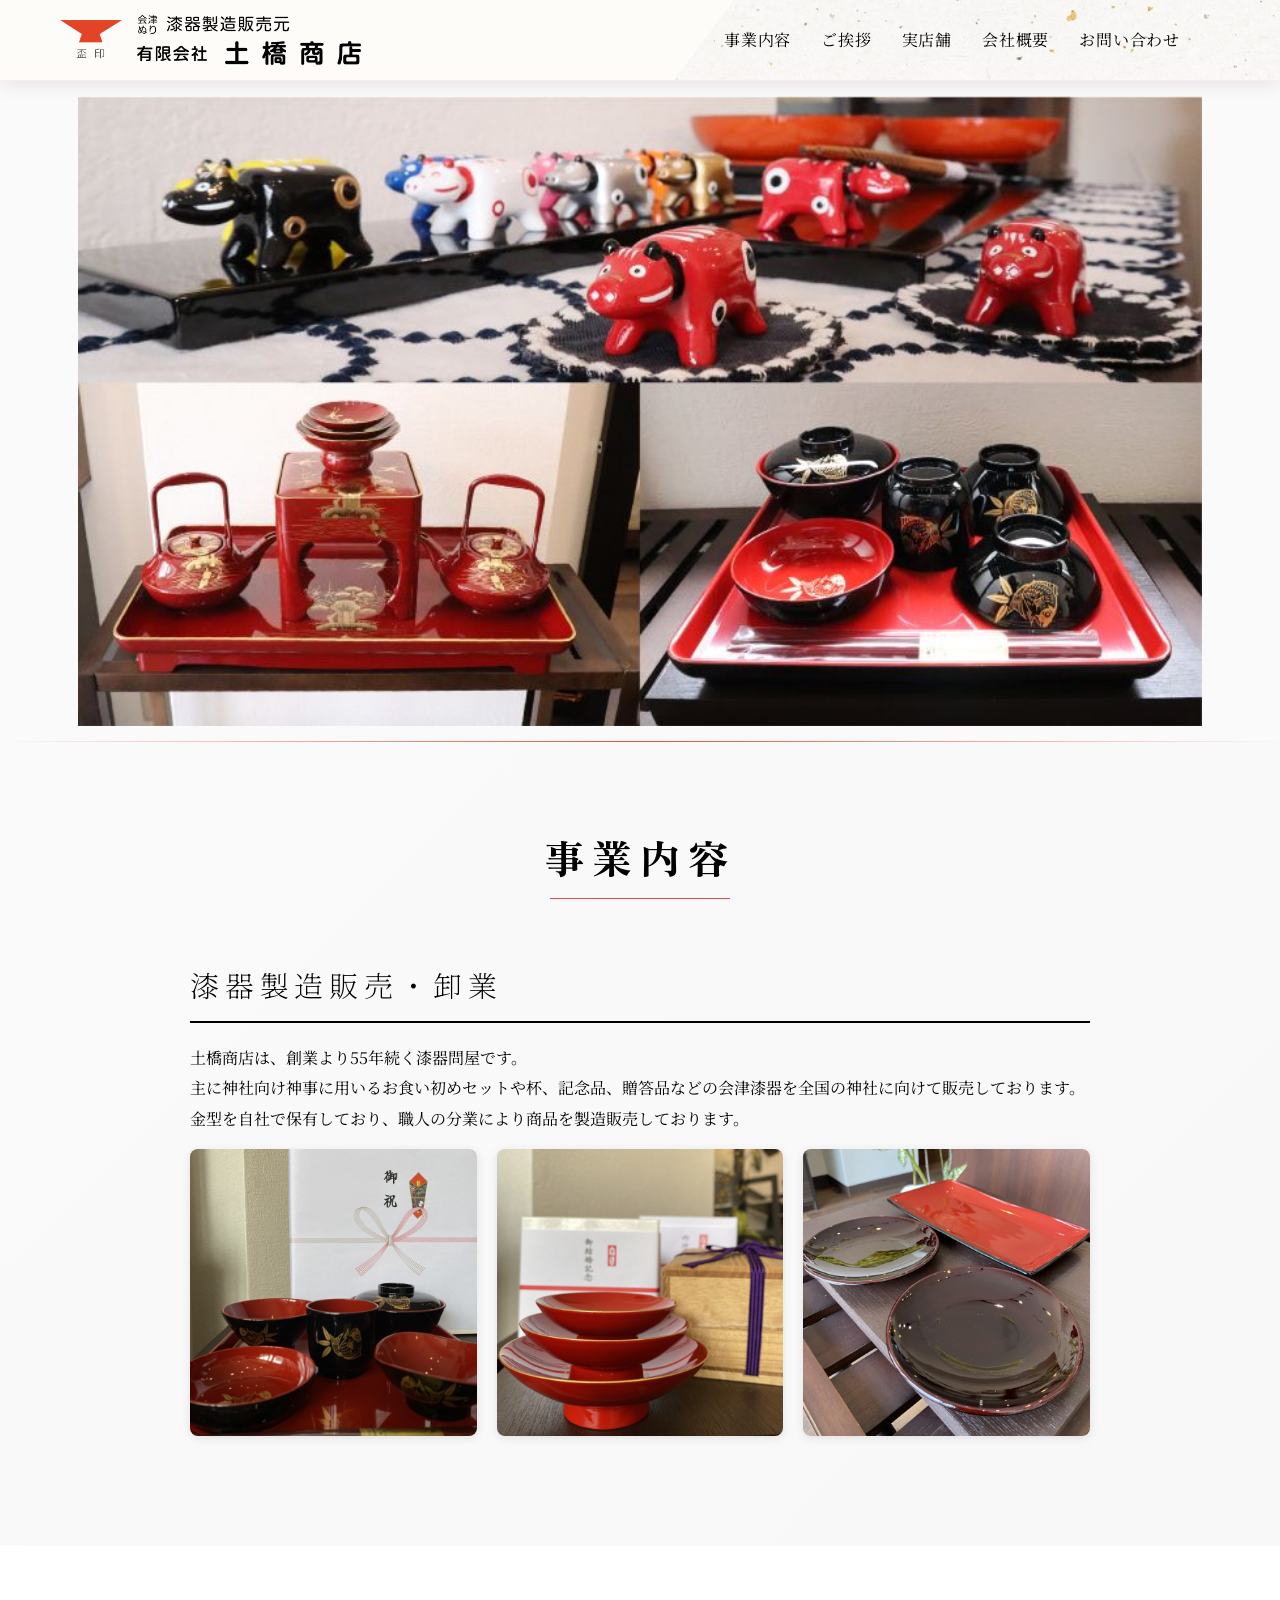
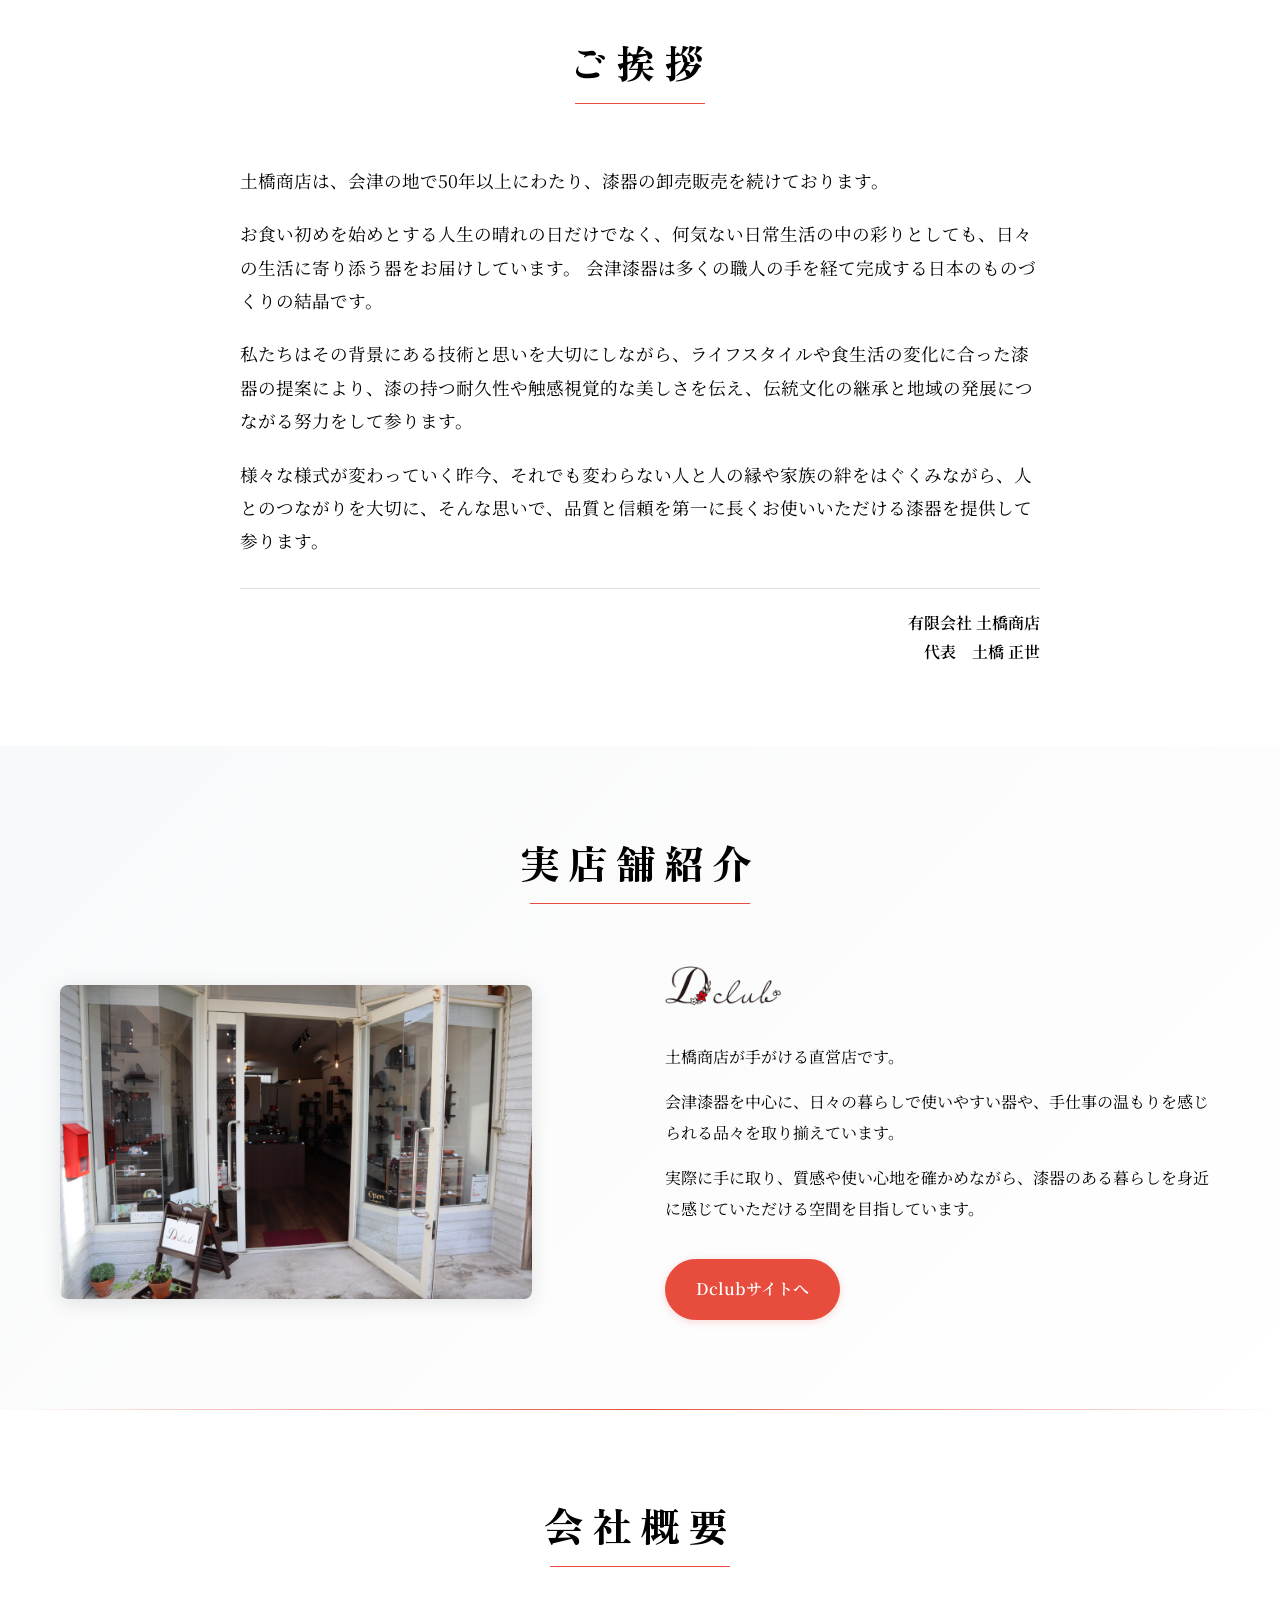
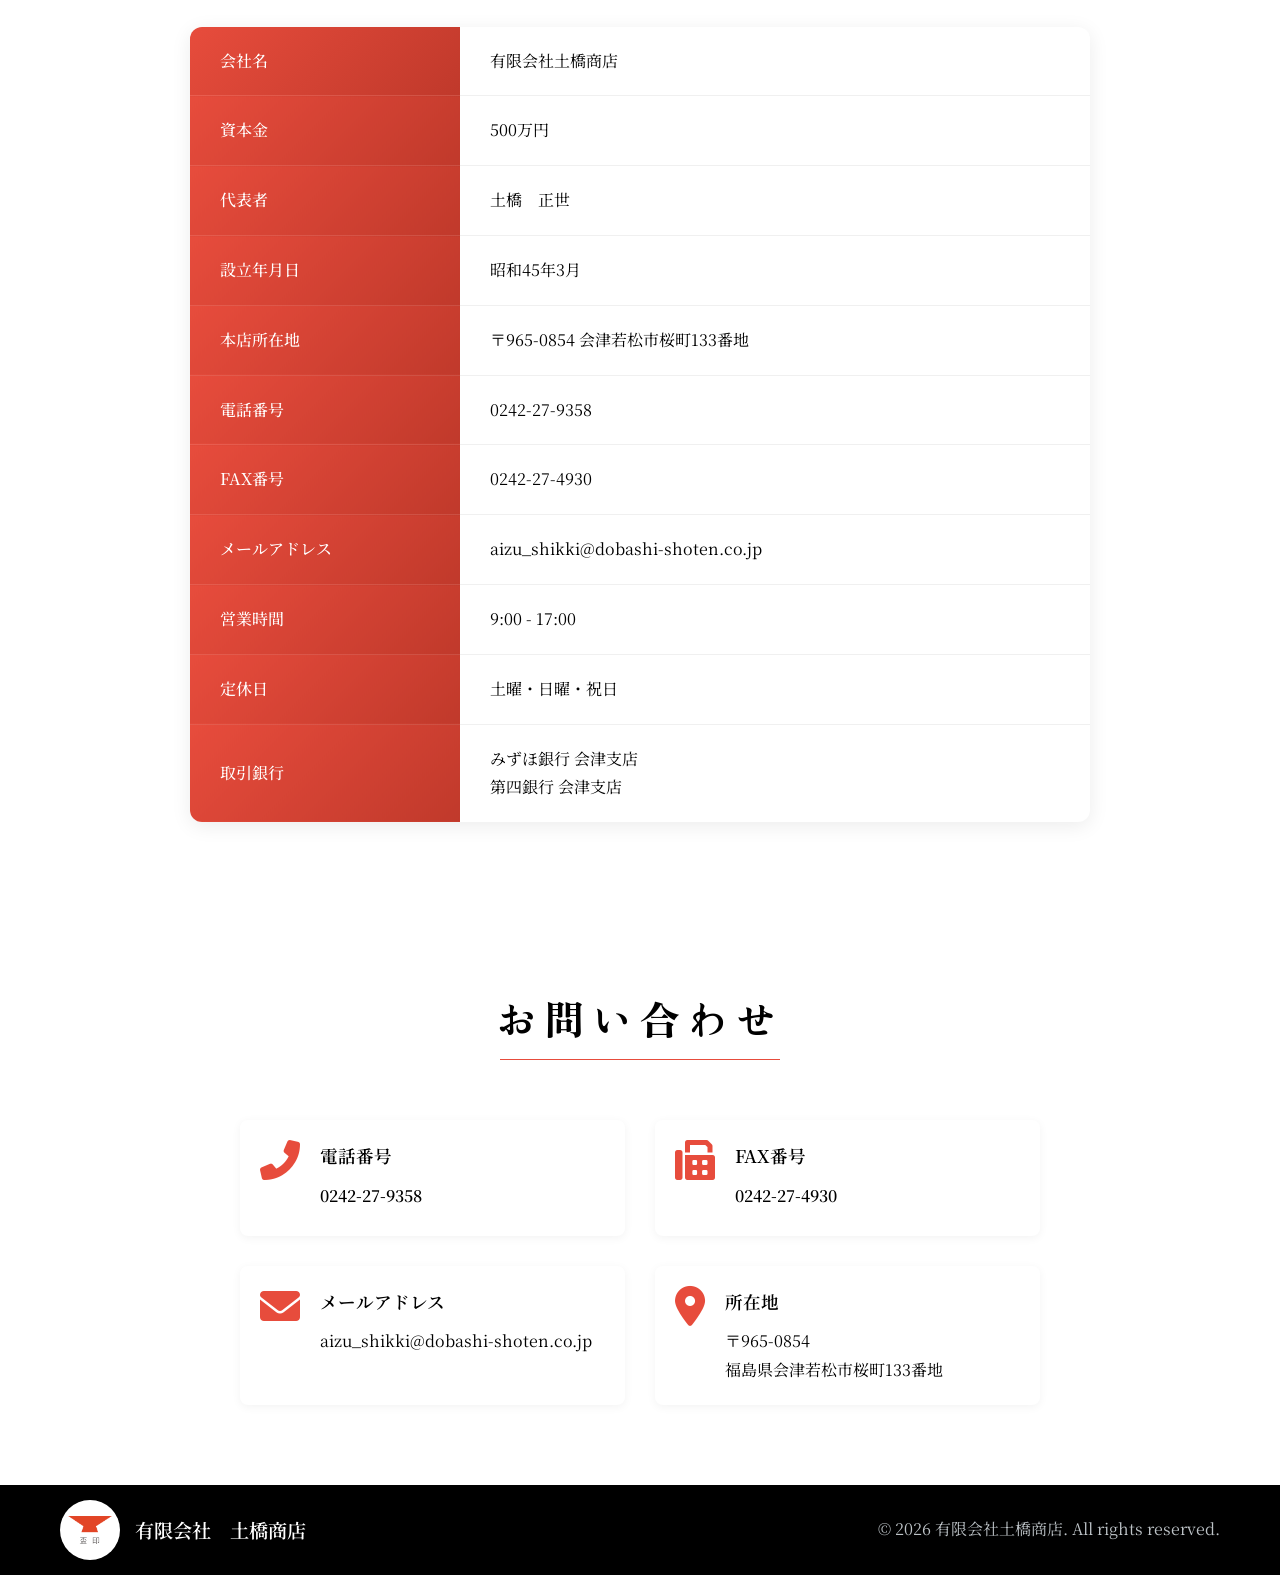
==== commit 4a9c74ce: "ご挨拶修正" ====
--- a/index.html
+++ b/index.html
@@ -82,7 +82,7 @@
             土橋商店は、会津の地で50年以上にわたり、漆器の卸売販売を続けております。
           </p>
           <p class="message-description">
-            お食い初めを始めとする人生の晴れの日だけでなく、何気ない日常生活の中の彩りとしても、また人生に寄り添う器をお届けしています。
+            お食い初めを始めとする人生の晴れの日だけでなく、何気ない日常生活の中の彩りとしても、日々の生活に寄り添う器をお届けしています。
             会津漆器は多くの職人の手を経て完成する日本のものづくりの結晶です。
           </p>
           <p class="message-description">
--- a/style.css
+++ b/style.css
@@ -1572,8 +1572,8 @@
   }
 
   .service-img {
-    max-width: 400px;
-    width: 100%;
+    max-width: 340px;
+    width: 75%;
   }
 
   /* ご挨拶と商品紹介の間隔を狭く */
